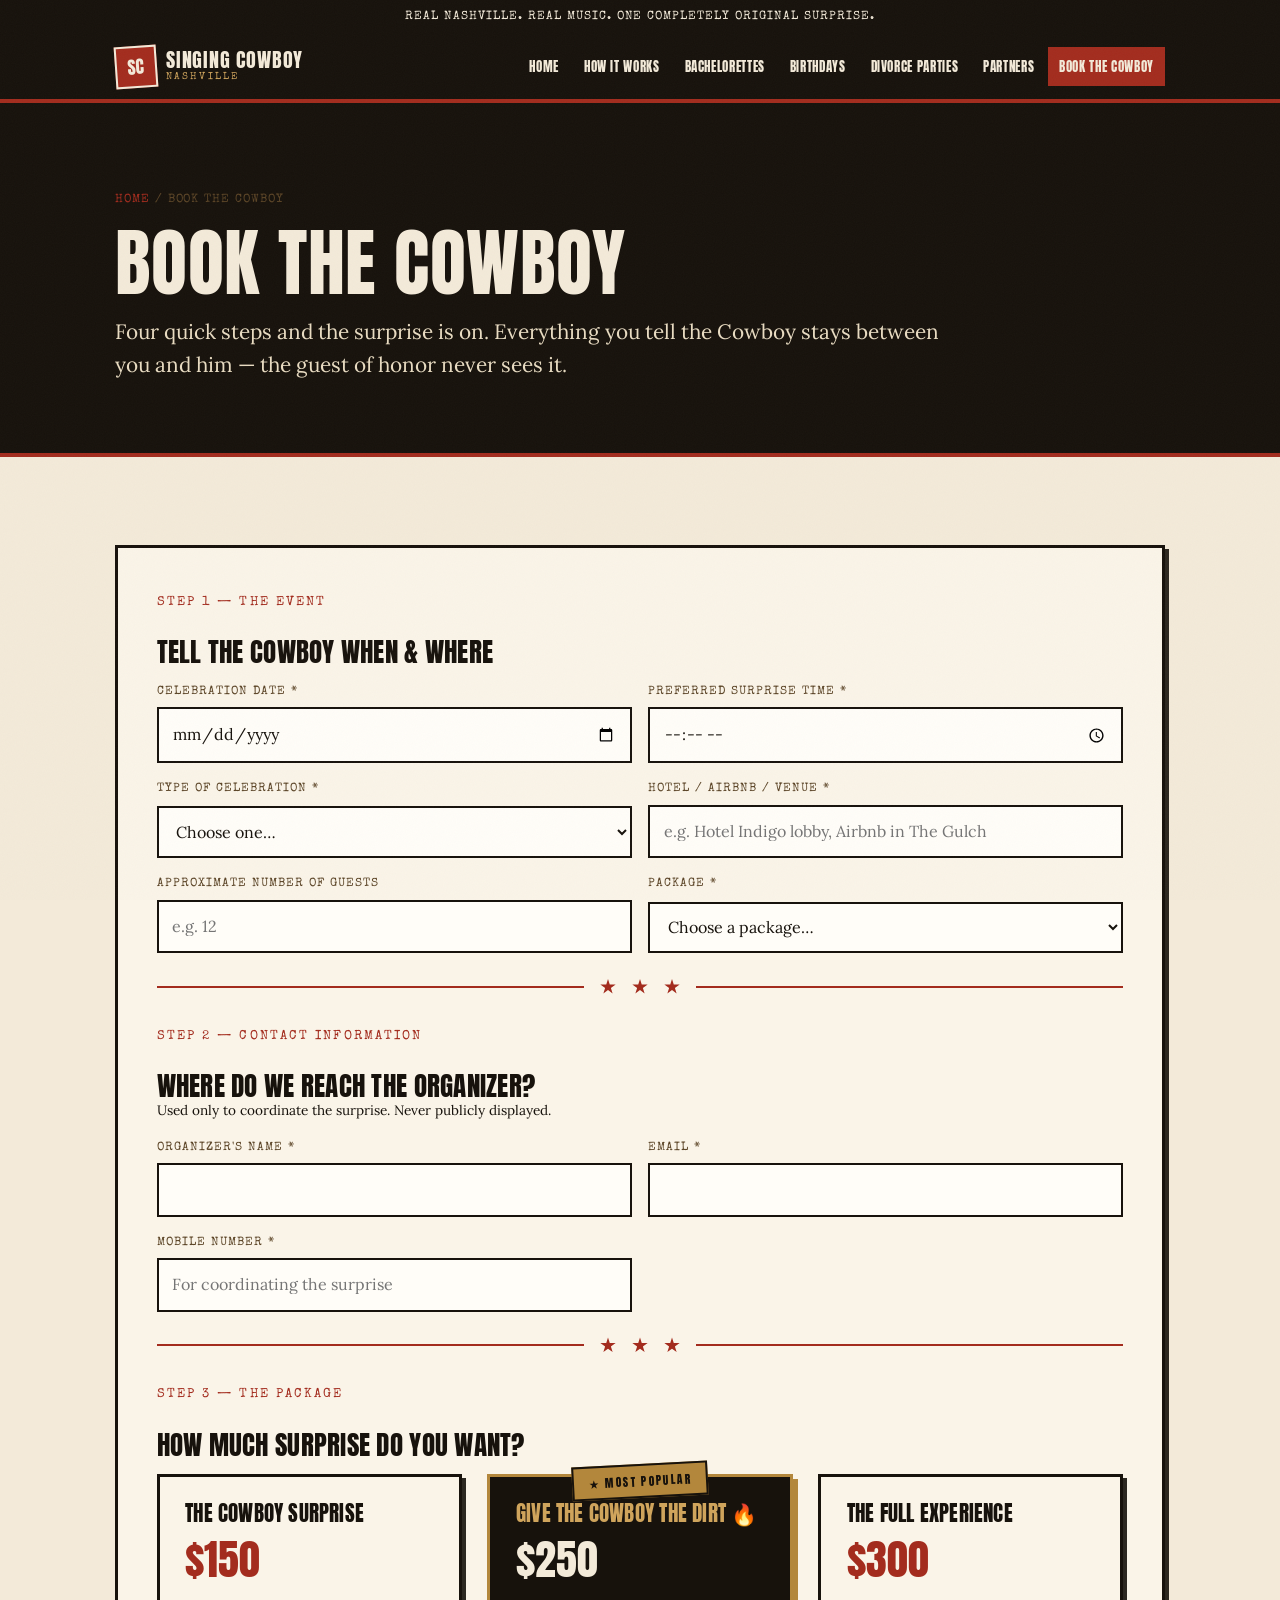
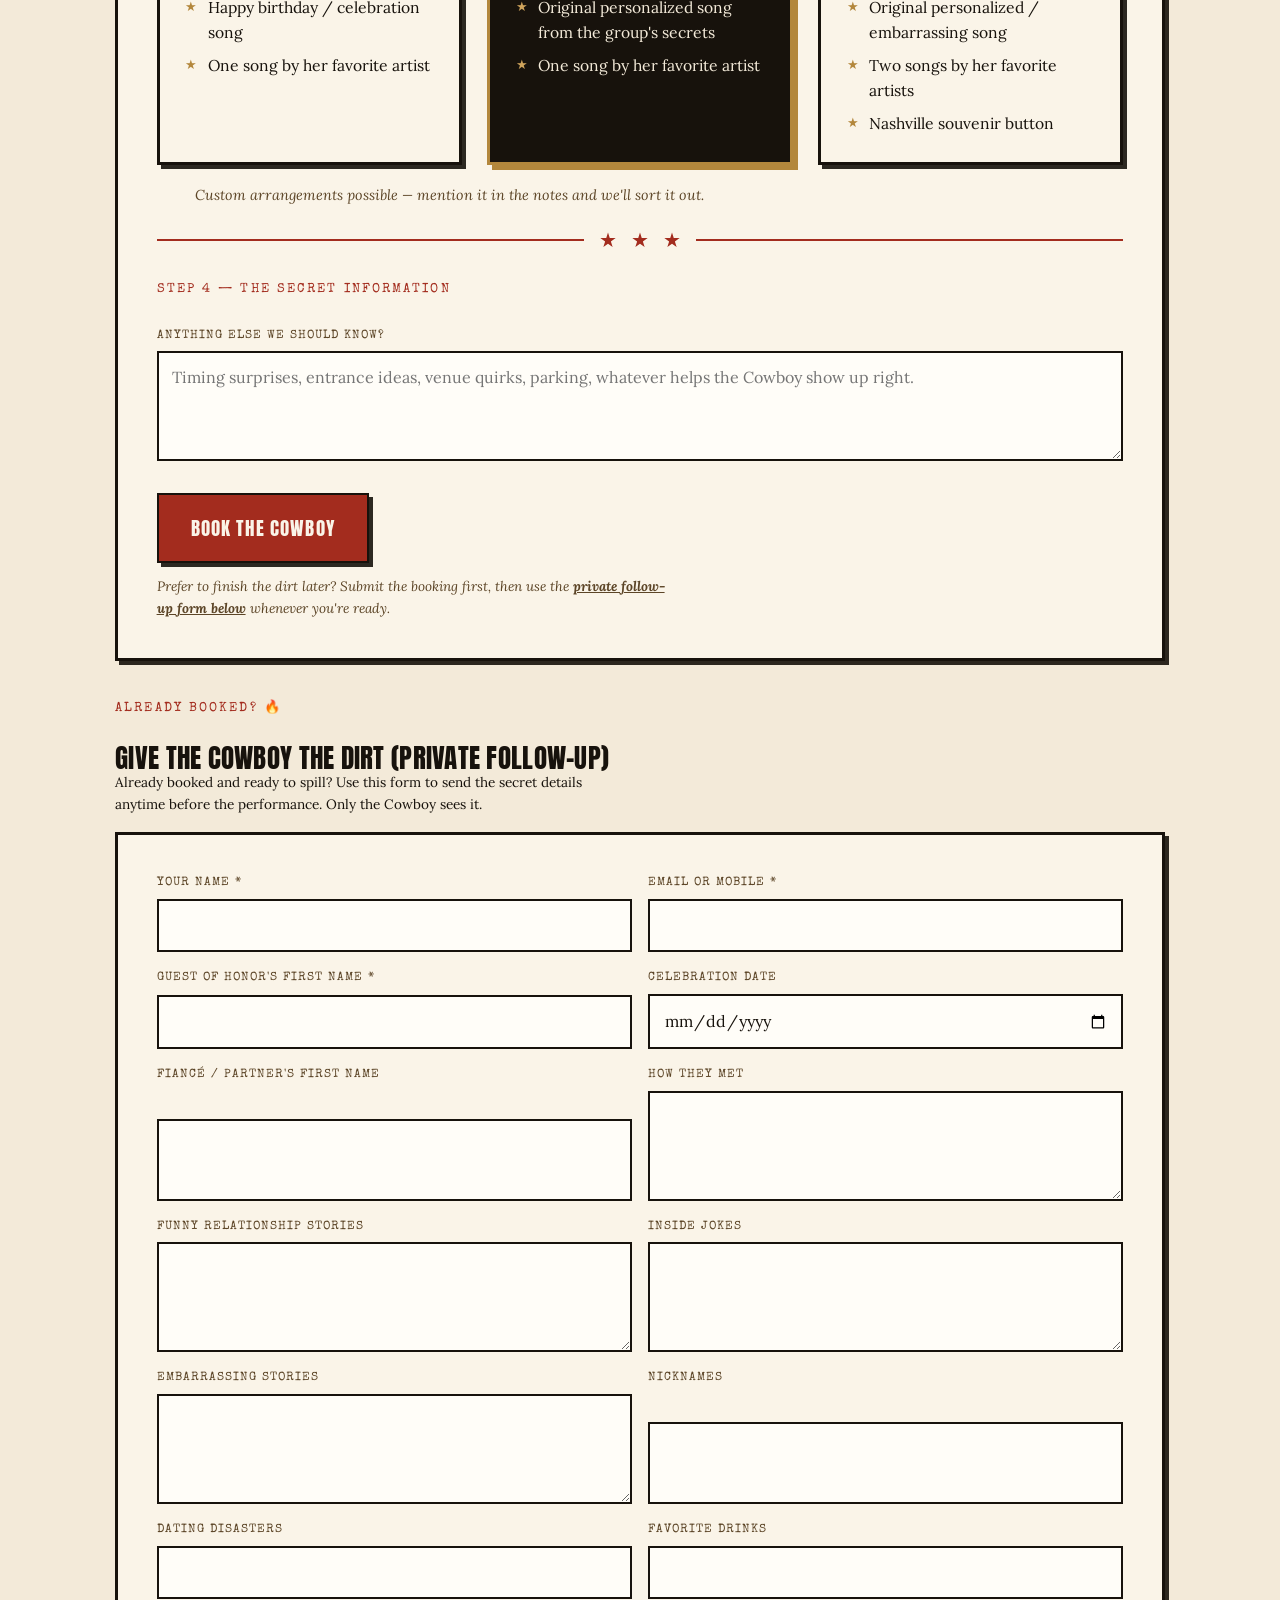
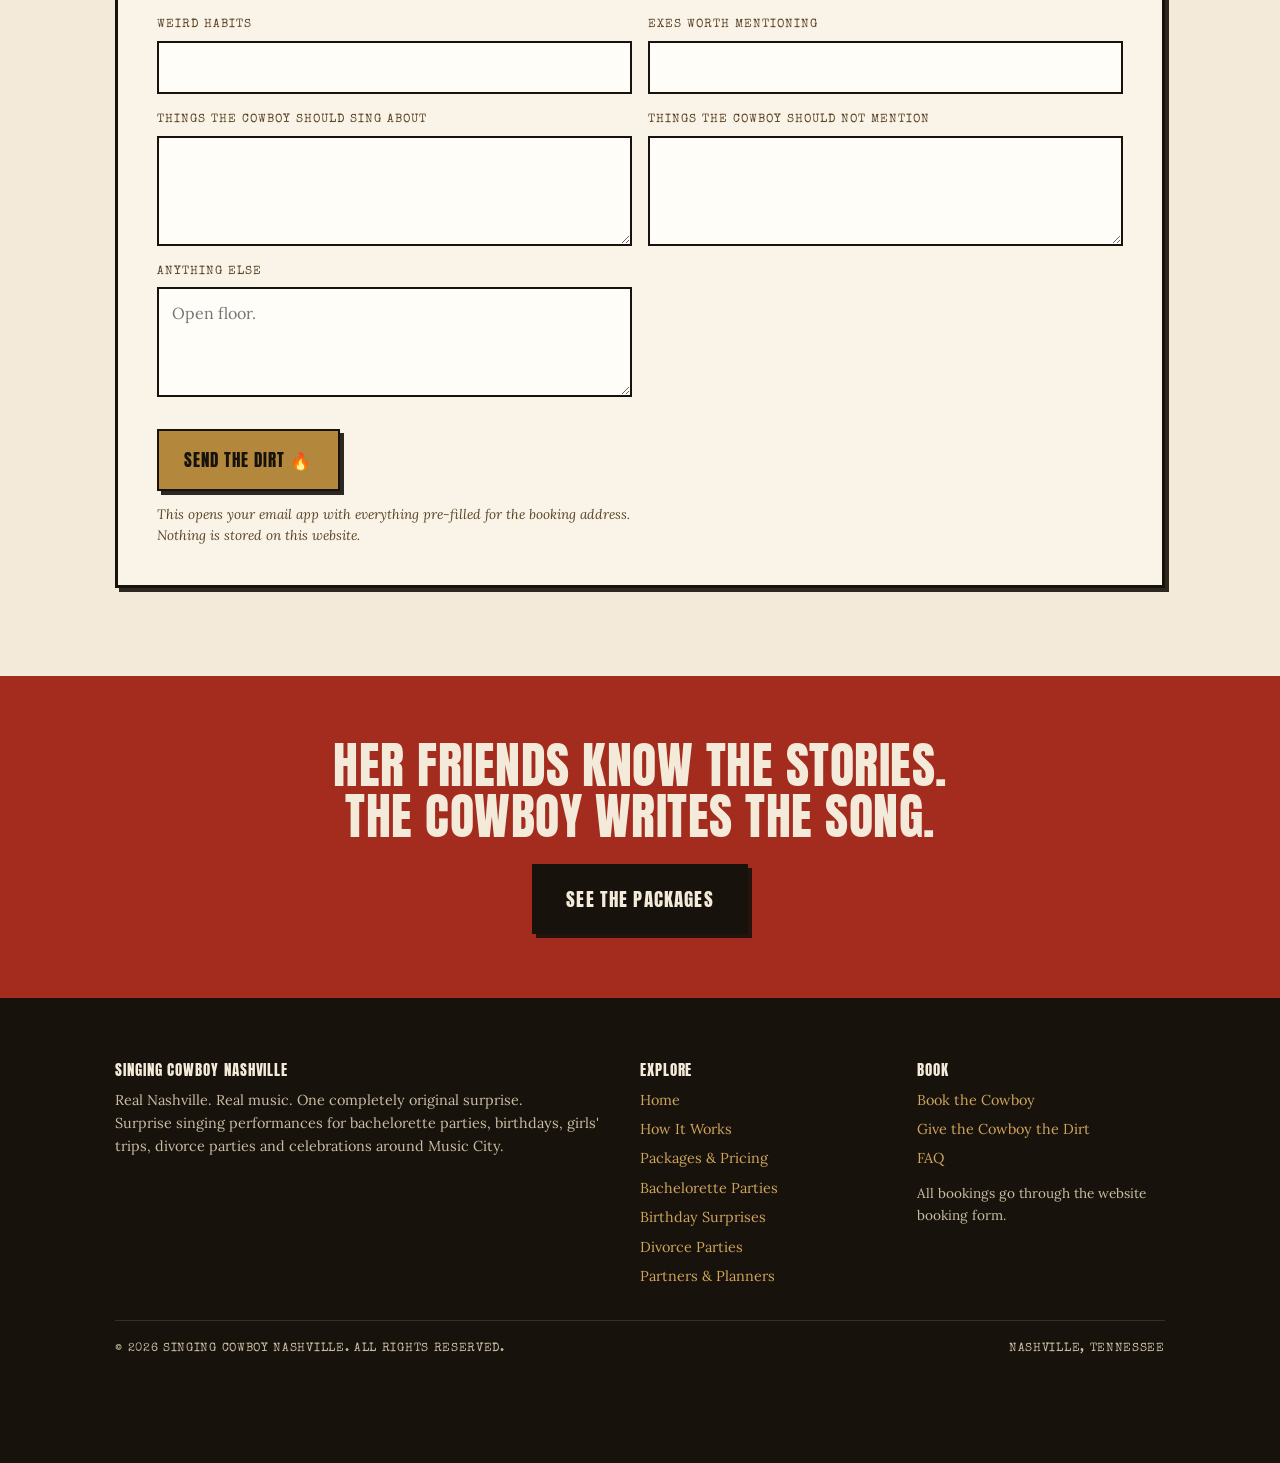
==== book.html @ 1a9560c1 "Singing Cowboy Nashville — initial site: homepage, SEO landing pages, booking flow, partners" ====
<!DOCTYPE html>
<html lang="en">
<head>
  <meta charset="UTF-8">
  <meta name="viewport" content="width=device-width, initial-scale=1.0">
  <title>Book the Cowboy | Singing Cowboy Nashville</title>
  <meta name="description" content="Book Singing Cowboy Nashville for a bachelorette party, birthday, girls' trip or divorce party. Choose your package, pick a date, and give the Cowboy the dirt — he turns it into an original song.">
  <meta name="robots" content="index, follow">
  <link rel="canonical" href="https://nashvillesingingcowboy-glitch.github.io/singing-cowboy-nashville/book.html">
  <meta property="og:type" content="website">
  <meta property="og:title" content="Book the Cowboy | Singing Cowboy Nashville">
  <meta property="og:description" content="Choose your surprise, pick a date, and give the Cowboy the dirt. He turns it into an original song.">
  <meta property="og:url" content="https://nashvillesingingcowboy-glitch.github.io/singing-cowboy-nashville/book.html">
  <meta property="og:image" content="https://nashvillesingingcowboy-glitch.github.io/singing-cowboy-nashville/images/cowboy-acoustic-guitar.jpg">
  <link rel="icon" type="image/svg+xml" href="favicon.svg">
  <link rel="preconnect" href="https://fonts.googleapis.com">
  <link rel="preconnect" href="https://fonts.gstatic.com" crossorigin>
  <link href="https://fonts.googleapis.com/css2?family=Anton&family=Lora:ital,wght@0,400;0,600;1,400&family=Special+Elite&display=swap" rel="stylesheet">
  <link rel="stylesheet" href="css/styles.css">
</head>
<body>
  <a class="skip-link" href="#main">Skip to content</a>

  <div class="topbar">Real Nashville. Real music. One completely original surprise.</div>

  <header class="header">
    <div class="header-inner">
      <a class="brand" href="index.html">
        <span class="brand-mark">SC</span>
        <span class="brand-name">Singing Cowboy<br><span>Nashville</span></span>
      </a>
      <nav class="nav" id="nav" aria-label="Main">
        <a href="index.html">Home</a>
        <a href="index.html#how-it-works">How It Works</a>
        <a href="nashville-bachelorette-party.html">Bachelorettes</a>
        <a href="nashville-birthday-surprise.html">Birthdays</a>
        <a href="nashville-divorce-party.html">Divorce Parties</a>
        <a href="partners.html">Partners</a>
        <a href="book.html" class="nav-cta active">Book the Cowboy</a>
      </nav>
      <button class="nav-toggle" aria-expanded="false" aria-controls="nav">Menu ☰</button>
    </div>
  </header>

  <main id="main">
    <section class="page-hero">
      <div class="container">
        <nav class="breadcrumb" aria-label="Breadcrumb">
          <a href="index.html">Home</a> / Book the Cowboy
        </nav>
        <h1 class="display mt-1">Book the Cowboy</h1>
        <p class="lead">Four quick steps and the surprise is on. Everything you tell the Cowboy stays between you and him — the guest of honor never sees it.</p>
      </div>
    </section>

    <section class="section">
      <div class="container">
        <div class="form-card">
          <form id="booking-form" action="#" method="post" novalidate>
            <!-- STEP 1 -->
            <span class="section-label">Step 1 — The Event</span>
            <h3 class="mt-1">Tell the Cowboy when &amp; where</h3>
            <div class="form-grid mt-1">
              <div class="field">
                <label for="date">Celebration date *</label>
                <input type="date" id="date" name="date" required>
              </div>
              <div class="field">
                <label for="time">Preferred surprise time *</label>
                <input type="time" id="time" name="time" required>
              </div>
              <div class="field">
                <label for="celebration">Type of celebration *</label>
                <select id="celebration" name="celebration" required>
                  <option value="">Choose one…</option>
                  <option>Bachelorette Party</option>
                  <option>Birthday</option>
                  <option>Girls' Trip</option>
                  <option>Divorce Party</option>
                  <option>Anniversary</option>
                  <option>Other</option>
                </select>
              </div>
              <div class="field">
                <label for="location">Hotel / Airbnb / venue *</label>
                <input type="text" id="location" name="location" placeholder="e.g. Hotel Indigo lobby, Airbnb in The Gulch" required>
              </div>
              <div class="field">
                <label for="people">Approximate number of guests</label>
                <input type="number" id="people" name="people" min="1" max="200" placeholder="e.g. 12">
              </div>
              <div class="field">
                <label for="package">Package *</label>
                <select id="package" name="package" required>
                  <option value="">Choose a package…</option>
                  <option value="150 - The Cowboy Surprise">$150 — The Cowboy Surprise</option>
                  <option value="250 - Give the Cowboy the Dirt">$250 — Give the Cowboy the Dirt 🔥 (Most Popular)</option>
                  <option value="300 - The Full Experience">$300 — The Full Experience</option>
                  <option value="Custom arrangement">Custom arrangement</option>
                </select>
              </div>
            </div>

            <!-- STEP 2 -->
            <div class="star-divider"><span class="star"></span><span class="star"></span><span class="star"></span></div>
            <span class="section-label">Step 2 — Contact Information</span>
            <h3 class="mt-1">Where do we reach the organizer?</h3>
            <p class="small">Used only to coordinate the surprise. Never publicly displayed.</p>
            <div class="form-grid mt-1">
              <div class="field">
                <label for="name">Organizer's name *</label>
                <input type="text" id="name" name="name" autocomplete="name" required>
              </div>
              <div class="field">
                <label for="email">Email *</label>
                <input type="email" id="email" name="email" autocomplete="email" required>
              </div>
              <div class="field">
                <label for="phone">Mobile number *</label>
                <input type="tel" id="phone" name="phone" autocomplete="tel" placeholder="For coordinating the surprise" required>
              </div>
            </div>

            <!-- STEP 3 -->
            <div class="star-divider"><span class="star"></span><span class="star"></span><span class="star"></span></div>
            <span class="section-label">Step 3 — The Package</span>
            <h3 class="mt-1">How much surprise do you want?</h3>
            <div class="packages-grid mt-1">
              <article class="pkg">
                <h3>The Cowboy Surprise</h3>
                <div class="pkg-price">$150</div>
                <ul>
                  <li>Happy birthday / celebration song</li>
                  <li>One song by her favorite artist</li>
                </ul>
              </article>
              <article class="pkg pkg-popular">
                <span class="popular-tag">★ Most Popular</span>
                <h3>Give the Cowboy the Dirt 🔥</h3>
                <div class="pkg-price">$250</div>
                <ul>
                  <li>Original personalized song from the group's secrets</li>
                  <li>One song by her favorite artist</li>
                </ul>
              </article>
              <article class="pkg">
                <h3>The Full Experience</h3>
                <div class="pkg-price">$300</div>
                <ul>
                  <li>Original personalized / embarrassing song</li>
                  <li>Two songs by her favorite artists</li>
                  <li>Nashville souvenir button</li>
                </ul>
              </article>
            </div>
            <p class="pkg-note">Custom arrangements possible — mention it in the notes and we'll sort it out.</p>

            <!-- STEP 4 -->
            <div class="star-divider"><span class="star"></span><span class="star"></span><span class="star"></span></div>
            <span class="section-label">Step 4 — The Secret Information</span>
            <div class="dirt-reveal" id="dirt-reveal">
              <div class="dirt-box">
                <h3>🔥 Give the Cowboy the Dirt</h3>
                <p class="mt-1">This is where the fun starts. Tell the Cowboy everything you're willing to let him sing about. <strong>The guest of honor will NOT see this.</strong></p>
                <p class="mt-1">Don't remember exactly how she met her future husband? That's okay. Give the Cowboy what you know. He has absolutely no problem making up the rest.</p>
                <div class="form-grid mt-2">
                  <div class="field">
                    <label for="guest">Guest of honor's first name</label>
                    <input type="text" id="guest" name="guest" placeholder="e.g. Sarah">
                  </div>
                  <div class="field">
                    <label for="dirt-partner">Fiancé / partner's first name</label>
                    <input type="text" id="dirt-partner" name="dirt-partner" placeholder="e.g. Jake">
                  </div>
                  <div class="field full">
                    <label for="dirt-meet">How they met</label>
                    <textarea id="dirt-meet" name="dirt-meet" placeholder="The real version, the story they tell family, or both…"></textarea>
                  </div>
                  <div class="field full">
                    <label for="dirt-stories">Funny relationship stories</label>
                    <textarea id="dirt-stories" name="dirt-stories"></textarea>
                  </div>
                  <div class="field full">
                    <label for="dirt-jokes">Inside jokes</label>
                    <textarea id="dirt-jokes" name="dirt-jokes"></textarea>
                  </div>
                  <div class="field full">
                    <label for="dirt-embarrassing">Embarrassing stories</label>
                    <textarea id="dirt-embarrassing" name="dirt-embarrassing"></textarea>
                  </div>
                  <div class="field">
                    <label for="dirt-nicknames">Nicknames</label>
                    <input type="text" id="dirt-nicknames" name="dirt-nicknames" placeholder="All of them">
                  </div>
                  <div class="field">
                    <label for="dirt-disasters">Dating disasters</label>
                    <input type="text" id="dirt-disasters" name="dirt-disasters" placeholder="The one her friends still bring up">
                  </div>
                  <div class="field">
                    <label for="dirt-drinks">Favorite drinks</label>
                    <input type="text" id="dirt-drinks" name="dirt-drinks" placeholder="e.g. vodka soda, margarita, whiskey">
                  </div>
                  <div class="field">
                    <label for="dirt-habits">Weird habits</label>
                    <input type="text" id="dirt-habits" name="dirt-habits" placeholder="The weird stuff is gold">
                  </div>
                  <div class="field">
                    <label for="dirt-exes">Exes worth mentioning</label>
                    <input type="text" id="dirt-exes" name="dirt-exes" placeholder="First names only, Cowboy will handle it">
                  </div>
                  <div class="field full">
                    <label for="dirt-should">Things the Cowboy SHOULD sing about</label>
                    <textarea id="dirt-should" name="dirt-should"></textarea>
                  </div>
                  <div class="field full">
                    <label for="dirt-shouldnot">Things the Cowboy absolutely should NOT mention</label>
                    <textarea id="dirt-shouldnot" name="dirt-shouldnot" placeholder="Respect the boundaries. Seriously."></textarea>
                  </div>
                  <div class="field full">
                    <label for="dirt-anything">Tell the Cowboy anything else</label>
                    <textarea id="dirt-anything" name="dirt-anything" placeholder="Open floor. Anything you want in the song, anything we should know about the surprise…"></textarea>
                  </div>
                </div>
              </div>
            </div>
            <div class="dirt-reveal" id="dirt-reveal-placeholder" style="display:none;"></div>
            <div class="form-grid mt-1" id="dirt-later-note">
              <div class="field full">
                <label for="notes">Anything else we should know?</label>
                <textarea id="notes" name="notes" placeholder="Timing surprises, entrance ideas, venue quirks, parking, whatever helps the Cowboy show up right."></textarea>
              </div>
            </div>

            <div class="btn-row mt-2">
              <button type="submit" class="btn btn-lg">Book the Cowboy</button>
            </div>
            <p class="form-note">Prefer to finish the dirt later? Submit the booking first, then use the <a href="#dirt-later"><strong>private follow-up form below</strong></a> whenever you're ready.</p>
          </form>
        </div>

        <!-- PRIVATE FOLLOW-UP DIRT FORM -->
        <div class="mt-2" id="dirt-later">
          <span class="section-label">Already booked? 🔥</span>
          <h3 class="mt-1">Give the Cowboy the Dirt (private follow-up)</h3>
          <p class="small">Already booked and ready to spill? Use this form to send the secret details anytime before the performance. Only the Cowboy sees it.</p>
          <div class="form-card mt-1">
            <form id="dirt-form" action="#" method="post" novalidate>
              <div class="form-grid">
                <div class="field">
                  <label for="fu-name">Your name *</label>
                  <input type="text" id="fu-name" name="fu-name" required>
                </div>
                <div class="field">
                  <label for="fu-contact">Email or mobile *</label>
                  <input type="text" id="fu-contact" name="fu-contact" required>
                </div>
                <div class="field">
                  <label for="fu-guest">Guest of honor's first name *</label>
                  <input type="text" id="fu-guest" name="fu-guest" required>
                </div>
                <div class="field">
                  <label for="fu-date">Celebration date</label>
                  <input type="date" id="fu-date" name="fu-date">
                </div>
                <div class="field">
                  <label for="fu-partner">Fiancé / partner's first name</label>
                  <input type="text" id="fu-partner" name="fu-partner">
                </div>
                <div class="field">
                  <label for="fu-meet">How they met</label>
                  <textarea id="fu-meet" name="fu-meet"></textarea>
                </div>
                <div class="field">
                  <label for="fu-stories">Funny relationship stories</label>
                  <textarea id="fu-stories" name="fu-stories"></textarea>
                </div>
                <div class="field">
                  <label for="fu-jokes">Inside jokes</label>
                  <textarea id="fu-jokes" name="fu-jokes"></textarea>
                </div>
                <div class="field">
                  <label for="fu-embarrassing">Embarrassing stories</label>
                  <textarea id="fu-embarrassing" name="fu-embarrassing"></textarea>
                </div>
                <div class="field">
                  <label for="fu-nicknames">Nicknames</label>
                  <input type="text" id="fu-nicknames" name="fu-nicknames">
                </div>
                <div class="field">
                  <label for="fu-disasters">Dating disasters</label>
                  <input type="text" id="fu-disasters" name="fu-disasters">
                </div>
                <div class="field">
                  <label for="fu-drinks">Favorite drinks</label>
                  <input type="text" id="fu-drinks" name="fu-drinks">
                </div>
                <div class="field">
                  <label for="fu-habits">Weird habits</label>
                  <input type="text" id="fu-habits" name="fu-habits">
                </div>
                <div class="field">
                  <label for="fu-exes">Exes worth mentioning</label>
                  <input type="text" id="fu-exes" name="fu-exes">
                </div>
                <div class="field">
                  <label for="fu-should">Things the Cowboy SHOULD sing about</label>
                  <textarea id="fu-should" name="fu-should"></textarea>
                </div>
                <div class="field">
                  <label for="fu-shouldnot">Things the Cowboy should NOT mention</label>
                  <textarea id="fu-shouldnot" name="fu-shouldnot"></textarea>
                </div>
                <div class="field">
                  <label for="fu-anything">Anything else</label>
                  <textarea id="fu-anything" name="fu-anything" placeholder="Open floor."></textarea>
                </div>
              </div>
              <div class="btn-row mt-2">
                <button type="submit" class="btn btn-gold">Send the Dirt 🔥</button>
              </div>
              <p class="form-note">This opens your email app with everything pre-filled for the booking address. Nothing is stored on this website.</p>
            </form>
          </div>
        </div>
      </div>
    </section>

    <section class="banner">
      <h2>Her friends know the stories.<br>The Cowboy writes the song.</h2>
      <div class="btn-row">
        <a class="btn btn-lg btn-black" href="index.html#packages">See the Packages</a>
      </div>
    </section>
  </main>

  <footer class="footer">
    <div class="container">
      <div class="footer-grid">
        <div>
          <h4>Singing Cowboy Nashville</h4>
          <p>Real Nashville. Real music. One completely original surprise.<br>Surprise singing performances for bachelorette parties, birthdays, girls' trips, divorce parties and celebrations around Music City.</p>
        </div>
        <div>
          <h4>Explore</h4>
          <ul>
            <li><a href="index.html">Home</a></li>
            <li><a href="index.html#how-it-works">How It Works</a></li>
            <li><a href="index.html#packages">Packages &amp; Pricing</a></li>
            <li><a href="nashville-bachelorette-party.html">Bachelorette Parties</a></li>
            <li><a href="nashville-birthday-surprise.html">Birthday Surprises</a></li>
            <li><a href="nashville-divorce-party.html">Divorce Parties</a></li>
            <li><a href="partners.html">Partners &amp; Planners</a></li>
          </ul>
        </div>
        <div>
          <h4>Book</h4>
          <ul>
            <li><a href="book.html">Book the Cowboy</a></li>
            <li><a href="book.html#dirt-later">Give the Cowboy the Dirt</a></li>
            <li><a href="index.html#faq">FAQ</a></li>
          </ul>
          <p class="small" style="margin-top:0.8rem;">All bookings go through the website booking form.</p>
        </div>
      </div>
      <div class="footer-bottom">
        <span>© <span data-year>2026</span> Singing Cowboy Nashville. All rights reserved.</span>
        <span>Nashville, Tennessee</span>
      </div>
    </div>
  </footer>

  <div class="mobile-cta">
    <a class="m-cta-book" href="book.html">Book the Cowboy</a>
    <a class="m-cta-call" href="#dirt-later">Give the Dirt</a>
  </div>

  <script src="js/main.js"></script>
</body>
</html>
---- css/styles.css ----
/* ============================================================
   SINGING COWBOY NASHVILLE
   Honky-tonk + vintage Hatch Show Print + modern premium
   Mobile-first. No frameworks. No fake anything.
   ============================================================ */

:root {
  /* palette */
  --ink: #17120c;
  --ink-soft: #2b2318;
  --cream: #f3ead9;
  --cream-bright: #faf4e8;
  --paper: #efe3cc;
  --red: #a32c1e;
  --red-deep: #7d1f14;
  --gold: #b3873c;
  --gold-soft: #cfa45c;
  --brown: #5c4527;
  --white: #fffdf8;

  /* type */
  --font-display: "Anton", "Arial Black", Impact, sans-serif;
  --font-body: "Lora", Georgia, "Times New Roman", serif;
  --font-label: "Special Elite", "Courier New", monospace;

  /* layout */
  --gutter: clamp(1.1rem, 4vw, 2.2rem);
  --maxw: 1120px;
  --radius: 0px;

  /* effects */
  --shadow-poster: 4px 4px 0 rgba(23, 18, 12, 0.9);
  --border-ink: 3px solid var(--ink);
  --border-ink-2: 2px solid var(--ink);
}

/* ---------- reset ---------- */
*, *::before, *::after { box-sizing: border-box; margin: 0; padding: 0; }
html { -webkit-text-size-adjust: 100%; scroll-behavior: smooth; }
body {
  font-family: var(--font-body);
  background: var(--cream);
  color: var(--ink);
  line-height: 1.6;
  overflow-x: hidden;
}
img { max-width: 100%; height: auto; display: block; }
a { color: inherit; }
ul, ol { list-style: none; }
button { font: inherit; cursor: pointer; background: none; border: none; }
input, select, textarea { font: inherit; color: inherit; }

/* ---------- grain overlay (subtle, on body) ---------- */
body::before {
  content: "";
  position: fixed;
  inset: 0;
  z-index: 9999;
  pointer-events: none;
  opacity: 0.05;
  background-image: url("data:image/svg+xml,%3Csvg xmlns='http://www.w3.org/2000/svg' width='140' height='140'%3E%3Cfilter id='n'%3E%3CfeTurbulence type='fractalNoise' baseFrequency='0.9' numOctaves='2'/%3E%3C/filter%3E%3Crect width='140' height='140' filter='url(%23n)' opacity='0.6'/%3E%3C/svg%3E");
}

/* ---------- typography ---------- */
h1, h2, h3, h4 {
  font-family: var(--font-display);
  font-weight: 400;
  text-transform: uppercase;
  line-height: 1.02;
  letter-spacing: 0.01em;
}
.display {
  font-size: clamp(2.4rem, 9vw, 4.6rem);
}
h2 { font-size: clamp(1.9rem, 6vw, 3.1rem); }
h3 { font-size: clamp(1.25rem, 3.5vw, 1.7rem); }
.section-label {
  font-family: var(--font-label);
  font-size: 0.82rem;
  letter-spacing: 0.16em;
  text-transform: uppercase;
  color: var(--red);
  margin-bottom: 0.6rem;
  display: inline-block;
}
.section-label.gold { color: var(--gold); }
p { max-width: 65ch; }
.lead { font-size: clamp(1.05rem, 2.6vw, 1.3rem); }

/* ---------- layout ---------- */
.container { max-width: var(--maxw); margin: 0 auto; padding: 0 var(--gutter); }
.section { padding: clamp(3rem, 9vw, 5.5rem) 0; }
.section-dark {
  background: var(--ink);
  color: var(--cream);
}
.section-dark h2 { color: var(--cream); }
.section-paper { background: var(--paper); }
.section-red {
  background: var(--red);
  color: var(--cream);
}
.section-red h2, .section-red .lead { color: var(--cream); }
.section-red .section-label { color: var(--gold-soft); }

/* ---------- buttons ---------- */
.btn {
  display: inline-flex;
  align-items: center;
  justify-content: center;
  gap: 0.5rem;
  font-family: var(--font-display);
  text-transform: uppercase;
  letter-spacing: 0.06em;
  font-size: 1.05rem;
  padding: 0.95rem 1.6rem;
  border: var(--border-ink-2);
  box-shadow: var(--shadow-poster);
  text-decoration: none;
  transition: transform 0.12s ease, box-shadow 0.12s ease, background 0.12s ease;
  color: var(--cream-bright);
  background: var(--red);
  text-align: center;
}
.btn:hover { transform: translate(2px, 2px); box-shadow: 2px 2px 0 rgba(23,18,12,0.9); }
.btn:active { transform: translate(4px, 4px); box-shadow: none; }
.btn-gold { background: var(--gold); color: var(--ink); }
.btn-black { background: var(--ink); color: var(--cream); }
.btn-cream { background: var(--cream); color: var(--ink); }
.btn-sm { font-size: 0.85rem; padding: 0.65rem 1.1rem; }
.btn-lg { font-size: 1.2rem; padding: 1.1rem 2rem; }
.btn-row { display: flex; flex-wrap: wrap; gap: 0.8rem; align-items: center; }

/* ---------- stars / hatches (decorative) ---------- */
.star {
  display: inline-block;
  width: 1em;
  height: 1em;
  background: currentColor;
  clip-path: polygon(50% 0%, 61% 35%, 98% 35%, 68% 57%, 79% 91%, 50% 70%, 21% 91%, 32% 57%, 2% 35%, 39% 35%);
}
.star-row { display: flex; gap: 0.4rem; color: var(--gold); margin: 0.8rem 0; }
.star-row .star { width: 0.9em; height: 0.9em; }

/* ---------- top bar ---------- */
.topbar {
  background: var(--ink);
  color: var(--cream);
  font-family: var(--font-label);
  font-size: 0.78rem;
  letter-spacing: 0.08em;
  text-transform: uppercase;
  padding: 0.45rem 0;
  text-align: center;
}
.topbar a { color: var(--gold-soft); text-decoration: none; }

/* ---------- header / nav ---------- */
.header {
  background: var(--ink);
  color: var(--cream);
  border-bottom: 4px solid var(--red);
  position: sticky;
  top: 0;
  z-index: 100;
}
.header-inner {
  max-width: var(--maxw);
  margin: 0 auto;
  padding: 0.7rem var(--gutter);
  display: flex;
  align-items: center;
  justify-content: space-between;
  gap: 1rem;
}
.brand { display: flex; align-items: center; gap: 0.55rem; text-decoration: none; }
.brand-mark {
  width: 42px; height: 42px;
  display: grid; place-items: center;
  background: var(--red);
  color: var(--cream);
  border: 2px solid var(--cream);
  font-family: var(--font-display);
  font-size: 1.1rem;
  transform: rotate(-4deg);
}
.brand-name {
  font-family: var(--font-display);
  text-transform: uppercase;
  font-size: clamp(0.95rem, 3.4vw, 1.25rem);
  letter-spacing: 0.04em;
  line-height: 1;
  color: var(--cream);
}
.brand-name span { display: block; font-family: var(--font-label); font-size: 0.6rem; letter-spacing: 0.22em; color: var(--gold-soft); margin-top: 0.2rem; }
.nav { display: none; gap: 0.2rem; }
.nav a {
  font-family: var(--font-display);
  text-transform: uppercase;
  letter-spacing: 0.05em;
  font-size: 0.82rem;
  color: var(--cream);
  text-decoration: none;
  padding: 0.45rem 0.55rem;
  border: 2px solid transparent;
}
.nav a:hover, .nav a.active { border-color: var(--red); color: var(--gold-soft); }
.nav-cta { background: var(--red); border-color: var(--red) !important; color: var(--cream) !important; }
.nav-toggle {
  display: block;
  color: var(--cream);
  font-family: var(--font-display);
  text-transform: uppercase;
  font-size: 0.9rem;
  padding: 0.5rem 0.75rem;
  border: 2px solid var(--cream);
}
@media (min-width: 900px) {
  .nav { display: flex; }
  .nav-toggle { display: none; }
}
.nav.open { display: flex; flex-direction: column; padding: 0.8rem var(--gutter) 1rem; background: var(--ink); border-top: 2px solid var(--red); }
.nav.open a { padding: 0.6rem 0; font-size: 0.95rem; border: none; border-bottom: 1px solid #3a2f1f; }

/* ---------- hero ---------- */
.hero {
  background: var(--ink);
  color: var(--cream);
  position: relative;
  overflow: hidden;
}
.hero::after {
  content: "";
  position: absolute;
  inset: 0;
  background:
    radial-gradient(circle at 85% 15%, rgba(179,135,60,0.18), transparent 40%),
    radial-gradient(circle at 10% 90%, rgba(163,44,30,0.25), transparent 45%);
  pointer-events: none;
}
.hero-inner {
  position: relative;
  z-index: 1;
  max-width: var(--maxw);
  margin: 0 auto;
  padding: clamp(3.2rem, 10vw, 6rem) var(--gutter);
  display: grid;
  gap: 2rem;
}
@media (min-width: 900px) {
  .hero-inner { grid-template-columns: 1.1fr 0.9fr; align-items: center; gap: 3rem; }
}
.hero h1 { color: var(--cream); }
.hero h1 .red-word { color: var(--red); }
.hero h1 .gold-word { color: var(--gold-soft); }
.hero .lead { margin-top: 1.2rem; color: #e9dcc2; }
.hero .btn-row { margin-top: 1.6rem; }
.hero-image { position: relative; }
.hero-image img { border: 4px solid var(--cream); box-shadow: var(--shadow-poster); width: 100%; }
.hero-stamp {
  position: absolute;
  bottom: -0.9rem;
  right: -0.4rem;
  background: var(--red);
  color: var(--cream);
  font-family: var(--font-display);
  text-transform: uppercase;
  font-size: 0.75rem;
  letter-spacing: 0.1em;
  padding: 0.5rem 0.8rem;
  border: 2px solid var(--cream);
  transform: rotate(-6deg);
  box-shadow: var(--shadow-poster);
}

/* tag strip */
.tag-strip {
  background: var(--red);
  color: var(--cream);
  font-family: var(--font-display);
  text-transform: uppercase;
  letter-spacing: 0.08em;
  font-size: clamp(0.8rem, 2.6vw, 1.05rem);
  padding: 0.8rem 0;
  text-align: center;
  overflow: hidden;
  white-space: nowrap;
}
.tag-strip span { display: inline-block; padding: 0 1.2rem; }
.tag-strip .star { width: 0.7em; height: 0.7em; color: var(--gold-soft); }

/* ---------- package cards ---------- */
.packages-grid { display: grid; gap: 1.6rem; margin-top: 2rem; }
@media (min-width: 760px) { .packages-grid { grid-template-columns: repeat(3, 1fr); } }
.pkg {
  background: var(--cream-bright);
  border: var(--border-ink);
  box-shadow: var(--shadow-poster);
  padding: 1.6rem;
  display: flex;
  flex-direction: column;
  gap: 0.9rem;
  position: relative;
}
.pkg-price {
  font-family: var(--font-display);
  font-size: 2.6rem;
  color: var(--red);
  line-height: 1;
}
.pkg-price small { font-family: var(--font-body); font-size: 0.9rem; color: var(--brown); text-transform: none; letter-spacing: 0; }
.pkg h3 { font-size: 1.3rem; }
.pkg ul { display: grid; gap: 0.5rem; }
.pkg li { padding-left: 1.4rem; position: relative; font-size: 0.98rem; }
.pkg li::before { content: "★"; position: absolute; left: 0; color: var(--gold); font-size: 0.8rem; top: 0.15rem; }
.pkg .btn { margin-top: auto; }
.pkg-popular {
  background: var(--ink);
  color: var(--cream);
  border-color: var(--gold);
  box-shadow: 5px 5px 0 var(--gold);
}
.pkg-popular h3 { color: var(--gold-soft); }
.pkg-popular .pkg-price { color: var(--cream); }
.pkg-popular .pkg-price small { color: #cbbf9e; }
.pkg-popular li::before { color: var(--gold-soft); }
.popular-tag {
  position: absolute;
  top: -0.85rem;
  left: 50%;
  transform: translateX(-50%) rotate(-3deg);
  background: var(--gold);
  color: var(--ink);
  font-family: var(--font-display);
  text-transform: uppercase;
  font-size: 0.72rem;
  letter-spacing: 0.12em;
  padding: 0.35rem 0.9rem;
  border: 2px solid var(--ink);
  white-space: nowrap;
}
.pkg-note { font-size: 0.9rem; color: var(--brown); font-style: italic; margin-top: 1.2rem; text-align: center; }

/* ---------- big quote / divider ---------- */
.bigline {
  font-family: var(--font-display);
  text-transform: uppercase;
  font-size: clamp(1.5rem, 5vw, 2.6rem);
  line-height: 1.1;
  color: var(--ink);
}
.bigline .gold-word { color: var(--gold); }
.bigline .red-word { color: var(--red); }

/* ---------- two-col split ---------- */
.split { display: grid; gap: 2rem; align-items: center; }
@media (min-width: 860px) { .split { grid-template-columns: 1fr 1fr; gap: 3.5rem; } }
.split img { border: var(--border-ink); box-shadow: var(--shadow-poster); }

/* ---------- how it works ---------- */
.steps { display: grid; gap: 1.2rem; margin-top: 2rem; counter-reset: step; }
@media (min-width: 700px) { .steps { grid-template-columns: repeat(2, 1fr); } }
@media (min-width: 1000px) { .steps { grid-template-columns: repeat(5, 1fr); } }
.step {
  background: var(--cream-bright);
  border: var(--border-ink-2);
  padding: 1.2rem;
  position: relative;
}
.step-num {
  font-family: var(--font-display);
  font-size: 2rem;
  color: var(--red);
  line-height: 1;
}
.step h3 { font-size: 1rem; margin: 0.5rem 0 0.3rem; }
.step p { font-size: 0.9rem; }

/* ---------- stamps / badges ---------- */
.stamp {
  display: inline-block;
  font-family: var(--font-display);
  text-transform: uppercase;
  letter-spacing: 0.14em;
  font-size: 0.85rem;
  color: var(--red);
  border: 3px double var(--red);
  padding: 0.4rem 0.9rem;
  transform: rotate(-2deg);
}
.stamp-gold { color: var(--gold); border-color: var(--gold); }
.stamp-cream { color: var(--cream); border-color: var(--cream); }

/* ---------- dirt / secret panel ---------- */
.dirt-box {
  background: var(--ink);
  color: var(--cream);
  border: 3px dashed var(--gold);
  padding: 1.5rem;
  position: relative;
}
.dirt-box h3 { color: var(--gold-soft); }
.dirt-box ul { display: grid; gap: 0.45rem; margin-top: 0.8rem; }
.dirt-box li { padding-left: 1.3rem; position: relative; font-size: 0.95rem; }
.dirt-box li::before { content: "🔥"; position: absolute; left: 0; top: 0; font-size: 0.75rem; }

/* ---------- divider banner ---------- */
.banner {
  background: var(--red);
  color: var(--cream);
  text-align: center;
  padding: clamp(2.4rem, 7vw, 4rem) var(--gutter);
}
.banner h2 { color: var(--cream); }
.banner .btn-row { justify-content: center; margin-top: 1.4rem; }

/* ---------- about ---------- */
.about-name {
  font-family: var(--font-display);
  text-transform: uppercase;
  font-size: clamp(1.6rem, 5vw, 2.4rem);
}
.cred-badges { display: flex; flex-wrap: wrap; gap: 0.6rem; margin: 1.2rem 0; }
.cred {
  font-family: var(--font-label);
  font-size: 0.72rem;
  letter-spacing: 0.08em;
  text-transform: uppercase;
  border: 2px solid var(--ink);
  padding: 0.35rem 0.6rem;
  color: var(--ink);
  background: var(--cream);
}
.cred.cred-red { background: var(--red); color: var(--cream); border-color: var(--red); }

/* ---------- FAQ ---------- */
.faq { display: grid; gap: 0.7rem; margin-top: 1.6rem; }
.faq details {
  background: var(--cream-bright);
  border: var(--border-ink-2);
}
.faq summary {
  cursor: pointer;
  font-family: var(--font-display);
  text-transform: uppercase;
  letter-spacing: 0.03em;
  font-size: 0.98rem;
  padding: 1rem 1.1rem;
  list-style: none;
  position: relative;
  padding-right: 2.6rem;
}
.faq summary::-webkit-details-marker { display: none; }
.faq summary::after {
  content: "+";
  position: absolute;
  right: 1.1rem;
  top: 50%;
  transform: translateY(-50%);
  font-family: var(--font-display);
  font-size: 1.3rem;
  color: var(--red);
}
.faq details[open] summary::after { content: "–"; }
.faq .faq-a { padding: 0 1.1rem 1.1rem; font-size: 0.98rem; }

/* ---------- social proof placeholders ---------- */
.proof-grid { display: grid; gap: 1.2rem; margin-top: 1.6rem; }
@media (min-width: 700px) { .proof-grid { grid-template-columns: repeat(3, 1fr); } }
.proof-card {
  border: 2px dashed var(--brown);
  padding: 1.4rem;
  text-align: center;
  color: var(--brown);
  background: var(--paper);
  min-height: 160px;
  display: grid;
  place-items: center;
  font-family: var(--font-label);
  font-size: 0.8rem;
  letter-spacing: 0.06em;
  text-transform: uppercase;
}

/* ---------- forms ---------- */
.form-card {
  background: var(--cream-bright);
  border: var(--border-ink);
  box-shadow: var(--shadow-poster);
  padding: clamp(1.4rem, 5vw, 2.4rem);
}
.form-grid { display: grid; gap: 1rem; }
@media (min-width: 700px) { .form-grid { grid-template-columns: 1fr 1fr; } .form-grid .full { grid-column: 1 / -1; } }
.field { display: grid; gap: 0.35rem; }
.field label { font-family: var(--font-label); font-size: 0.78rem; letter-spacing: 0.08em; text-transform: uppercase; color: var(--brown); }
.field input, .field select, .field textarea {
  background: var(--white);
  border: 2px solid var(--ink);
  padding: 0.75rem 0.85rem;
  width: 100%;
}
.field input:focus, .field select:focus, .field textarea:focus {
  outline: 3px solid var(--gold-soft);
  outline-offset: 1px;
}
.field textarea { min-height: 110px; resize: vertical; }
.form-note { font-size: 0.85rem; color: var(--brown); font-style: italic; margin-top: 0.8rem; }

/* dirt reveal */
.dirt-reveal { display: none; }
.dirt-reveal.show { display: block; animation: fadein 0.35s ease; }
@keyframes fadein { from { opacity: 0; transform: translateY(-6px); } to { opacity: 1; transform: none; } }

/* ---------- partner tiers ---------- */
.tier-grid { display: grid; gap: 1.2rem; margin-top: 1.6rem; }
@media (min-width: 700px) { .tier-grid { grid-template-columns: 1fr 1fr; } }
.tier {
  background: var(--cream-bright);
  border: var(--border-ink);
  padding: 1.5rem;
}
.tier h3 { color: var(--red); }

/* ---------- footer ---------- */
.footer {
  background: var(--ink);
  color: #c9bda2;
  padding: clamp(2.4rem, 7vw, 4rem) 0 6.5rem;
  font-size: 0.9rem;
}
.footer a { color: var(--gold-soft); text-decoration: none; }
.footer a:hover { text-decoration: underline; }
.footer-grid { display: grid; gap: 1.8rem; }
@media (min-width: 760px) { .footer-grid { grid-template-columns: 2fr 1fr 1fr; } }
.footer h4 { font-family: var(--font-display); text-transform: uppercase; font-size: 0.95rem; color: var(--cream); margin-bottom: 0.7rem; letter-spacing: 0.06em; }
.footer ul { display: grid; gap: 0.4rem; }
.footer-bottom {
  border-top: 1px solid #3a2f1f;
  margin-top: 2rem;
  padding-top: 1.2rem;
  font-family: var(--font-label);
  font-size: 0.72rem;
  letter-spacing: 0.06em;
  text-transform: uppercase;
  display: flex;
  flex-wrap: wrap;
  gap: 0.6rem 1.4rem;
  justify-content: space-between;
}

/* ---------- mobile sticky CTA bar ---------- */
.mobile-cta {
  position: fixed;
  bottom: 0;
  left: 0;
  right: 0;
  z-index: 200;
  display: grid;
  grid-template-columns: 1fr 1fr;
  gap: 0;
  box-shadow: 0 -4px 12px rgba(0,0,0,0.35);
}
.mobile-cta a {
  font-family: var(--font-display);
  text-transform: uppercase;
  letter-spacing: 0.05em;
  font-size: 0.95rem;
  text-align: center;
  text-decoration: none;
  padding: 1rem 0.5rem;
}
.mobile-cta .m-cta-book { background: var(--red); color: var(--cream); }
.mobile-cta .m-cta-call { background: var(--gold); color: var(--ink); }
@media (min-width: 900px) { .mobile-cta { display: none; } }
body { padding-bottom: 0; }
@media (max-width: 899px) {
  body.has-footer-cta { padding-bottom: 52px; }
}

/* ---------- breadcrumbs ---------- */
.breadcrumb {
  font-family: var(--font-label);
  font-size: 0.72rem;
  letter-spacing: 0.08em;
  text-transform: uppercase;
  color: var(--brown);
  padding: 1rem 0 0;
}
.breadcrumb a { color: var(--red); text-decoration: none; }
.breadcrumb a:hover { text-decoration: underline; }

/* ---------- page hero (inner pages) ---------- */
.page-hero {
  background: var(--ink);
  color: var(--cream);
  padding: clamp(2.6rem, 8vw, 4.5rem) 0;
  border-bottom: 4px solid var(--red);
}
.page-hero h1 { color: var(--cream); }
.page-hero .lead { color: #e9dcc2; margin-top: 0.9rem; }

/* ---------- misc ---------- */
.star-divider { display: flex; align-items: center; gap: 1rem; color: var(--red); margin: 1.6rem 0; }
.star-divider::before, .star-divider::after { content: ""; flex: 1; border-top: 2px solid currentColor; }
.text-center { text-align: center; }
.mt-1 { margin-top: 1rem; } .mt-2 { margin-top: 2rem; }
.small { font-size: 0.85rem; }
.italic { font-style: italic; }
.skip-link {
  position: absolute; left: -999px; top: 0;
  background: var(--red); color: var(--cream);
  padding: 0.6rem 1rem; z-index: 300;
}
.skip-link:focus { left: 0; }

/* image placeholder styling (until real photos dropped in) */
.img-ph {
  background: var(--paper);
  border: var(--border-ink);
  display: grid;
  place-items: center;
  text-align: center;
  font-family: var(--font-label);
  font-size: 0.75rem;
  letter-spacing: 0.08em;
  text-transform: uppercase;
  color: var(--brown);
  padding: 2rem 1rem;
  min-height: 220px;
  position: relative;
}
.img-ph::before { content: "★"; position: absolute; top: 0.6rem; left: 0.6rem; color: var(--gold); }
.img-ph::after { content: "photo coming"; position: absolute; bottom: 0.6rem; right: 0.7rem; font-size: 0.65rem; color: var(--red); }
.img-ph span { border: 1px dashed var(--brown); padding: 0.5rem 0.8rem; }
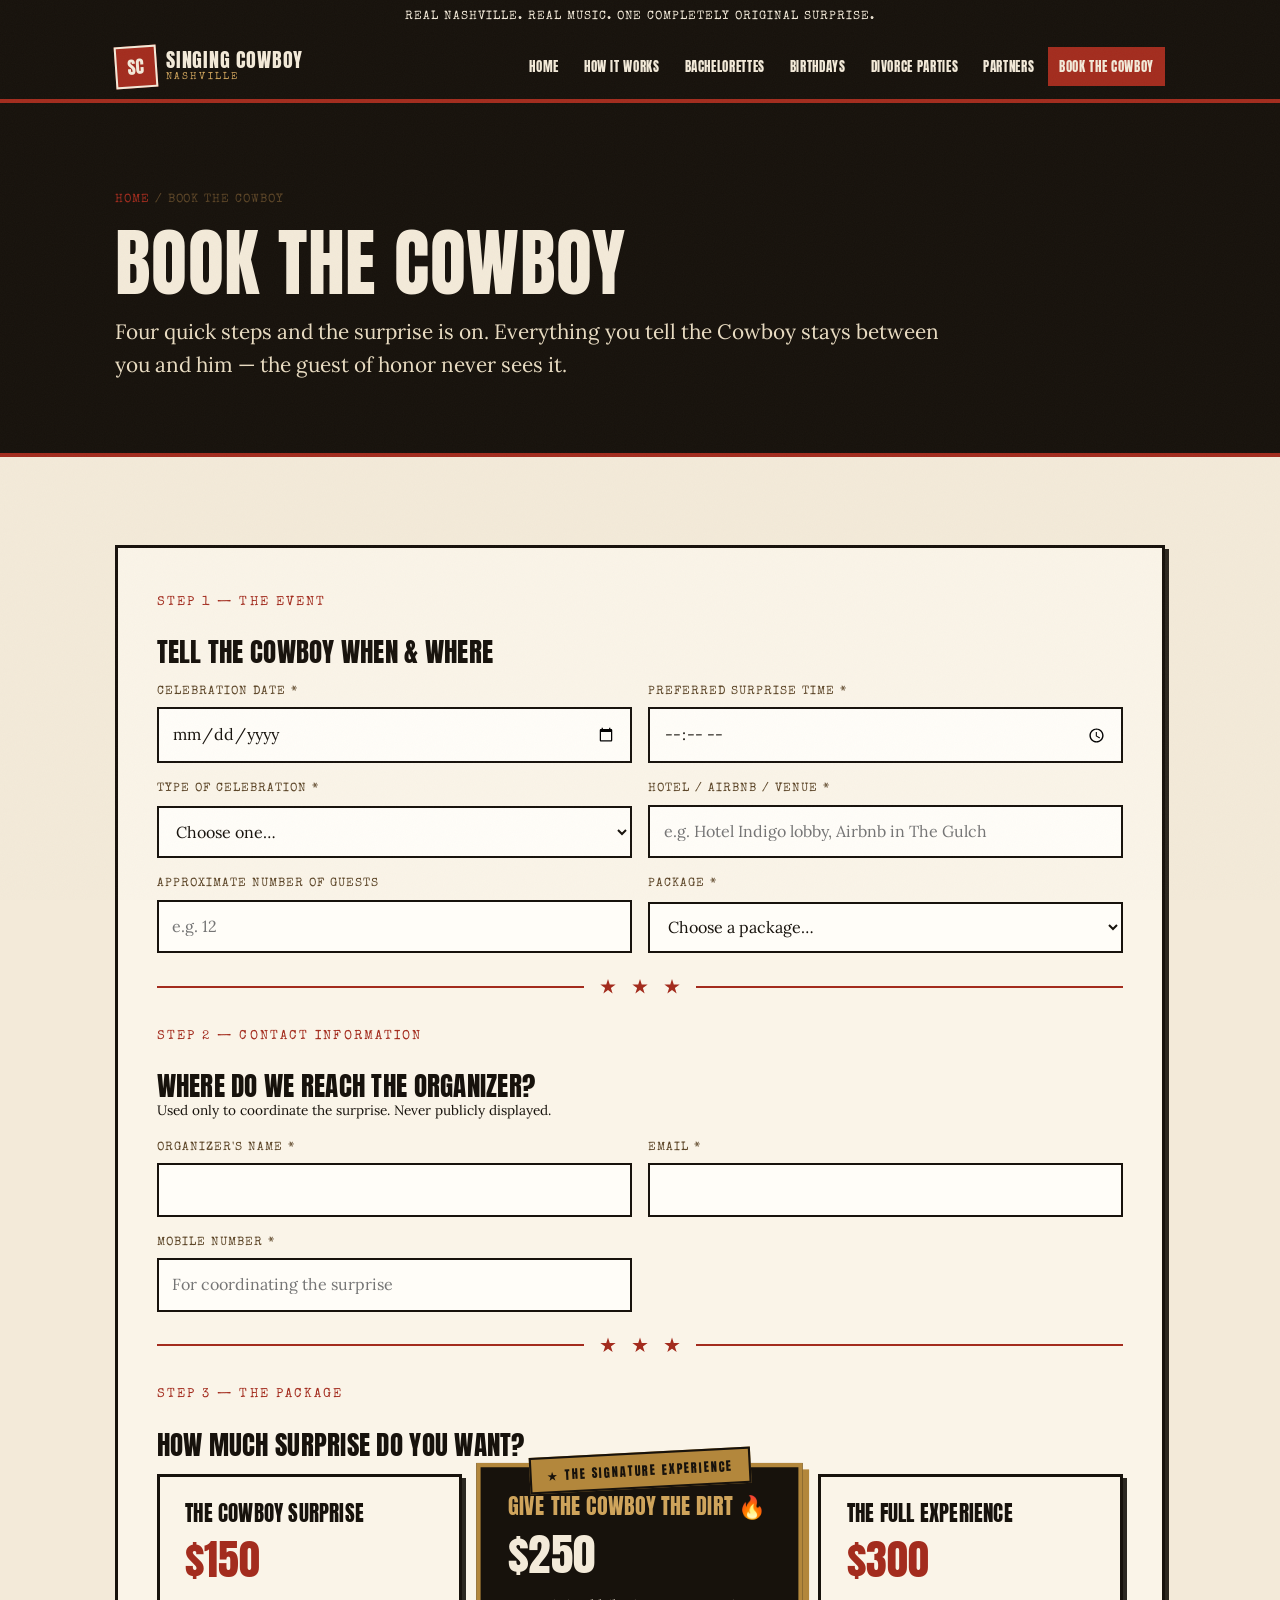
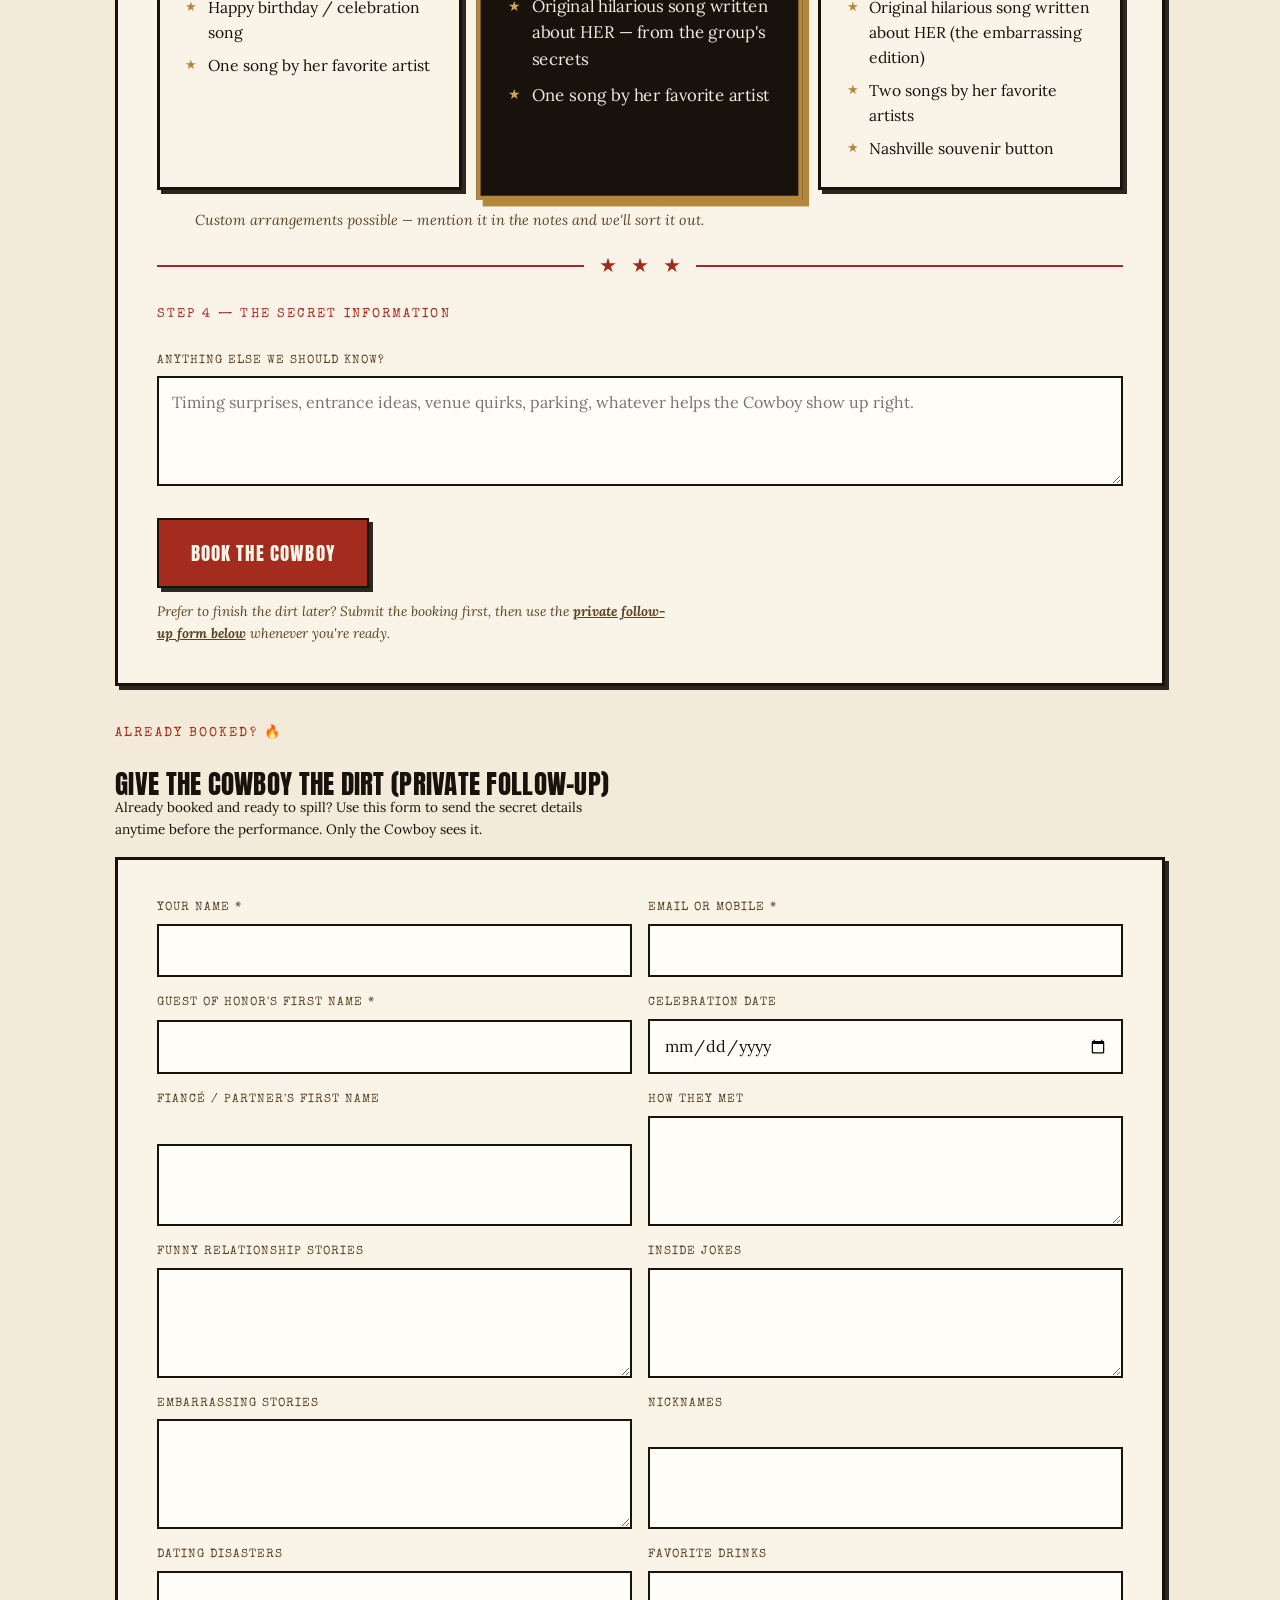
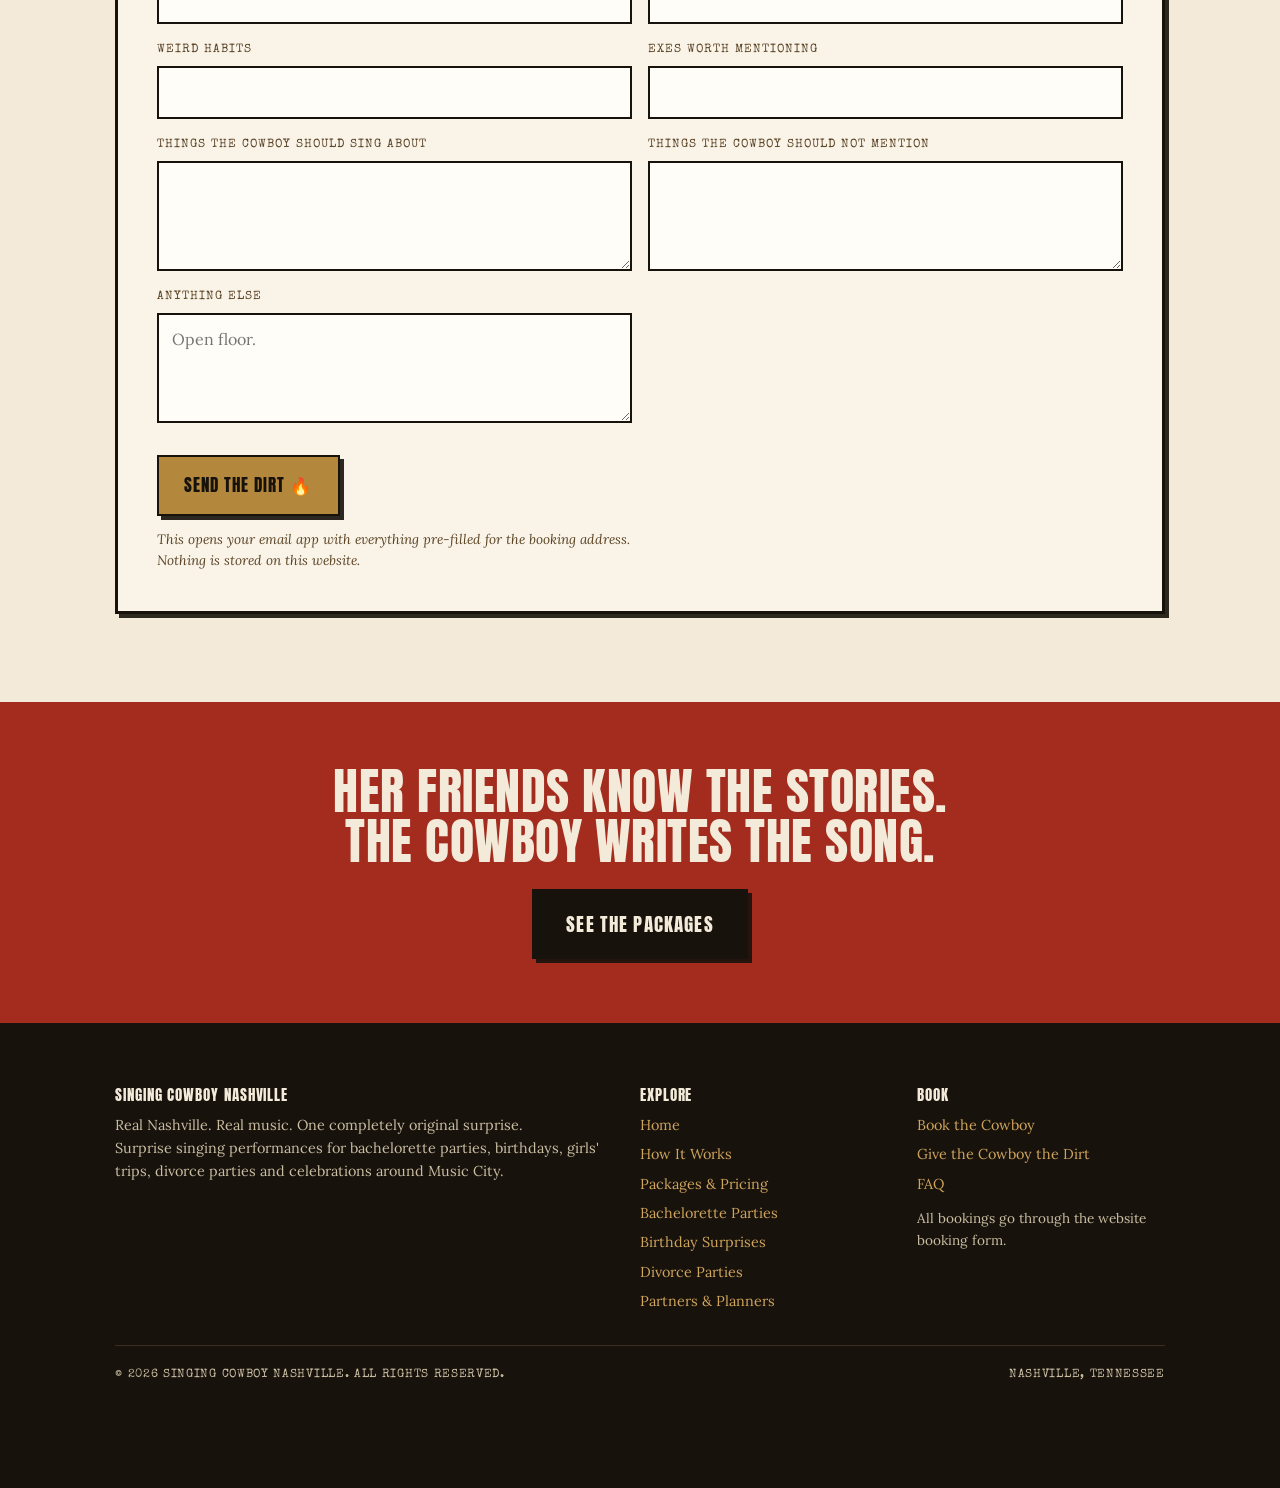
==== commit 426843e2: "Dominate  package, punch up copy, tighten homepage, fix FAQ typo, route bookings to real inbox" ====
--- a/book.html
+++ b/book.html
@@ -135,11 +135,11 @@
                 </ul>
               </article>
               <article class="pkg pkg-popular">
-                <span class="popular-tag">★ Most Popular</span>
+                <span class="popular-tag">★ The Signature Experience</span>
                 <h3>Give the Cowboy the Dirt 🔥</h3>
                 <div class="pkg-price">$250</div>
                 <ul>
-                  <li>Original personalized song from the group's secrets</li>
+                  <li>Original hilarious song written about HER — from the group's secrets</li>
                   <li>One song by her favorite artist</li>
                 </ul>
               </article>
@@ -147,7 +147,7 @@
                 <h3>The Full Experience</h3>
                 <div class="pkg-price">$300</div>
                 <ul>
-                  <li>Original personalized / embarrassing song</li>
+                  <li>Original hilarious song written about HER (the embarrassing edition)</li>
                   <li>Two songs by her favorite artists</li>
                   <li>Nashville souvenir button</li>
                 </ul>
--- a/css/styles.css
+++ b/css/styles.css
@@ -317,8 +317,13 @@
 .pkg-popular {
   background: var(--ink);
   color: var(--cream);
-  border-color: var(--gold);
-  box-shadow: 5px 5px 0 var(--gold);
+  border: 4px solid var(--gold);
+  box-shadow: 6px 6px 0 var(--gold);
+  position: relative;
+  z-index: 2;
+}
+@media (min-width: 760px) {
+  .pkg-popular { transform: scale(1.07); }
 }
 .pkg-popular h3 { color: var(--gold-soft); }
 .pkg-popular .pkg-price { color: var(--cream); }
@@ -463,6 +468,11 @@
 }
 .faq details[open] summary::after { content: "–"; }
 .faq .faq-a { padding: 0 1.1rem 1.1rem; font-size: 0.98rem; }
+
+/* ---------- gallery ---------- */
+.gallery-grid { display: grid; gap: 1rem; margin-top: 1.6rem; }
+@media (min-width: 700px) { .gallery-grid { grid-template-columns: repeat(2, 1fr); } }
+.gallery-grid img { border: var(--border-ink); box-shadow: var(--shadow-poster); width: 100%; height: auto; }
 
 /* ---------- social proof placeholders ---------- */
 .proof-grid { display: grid; gap: 1.2rem; margin-top: 1.6rem; }
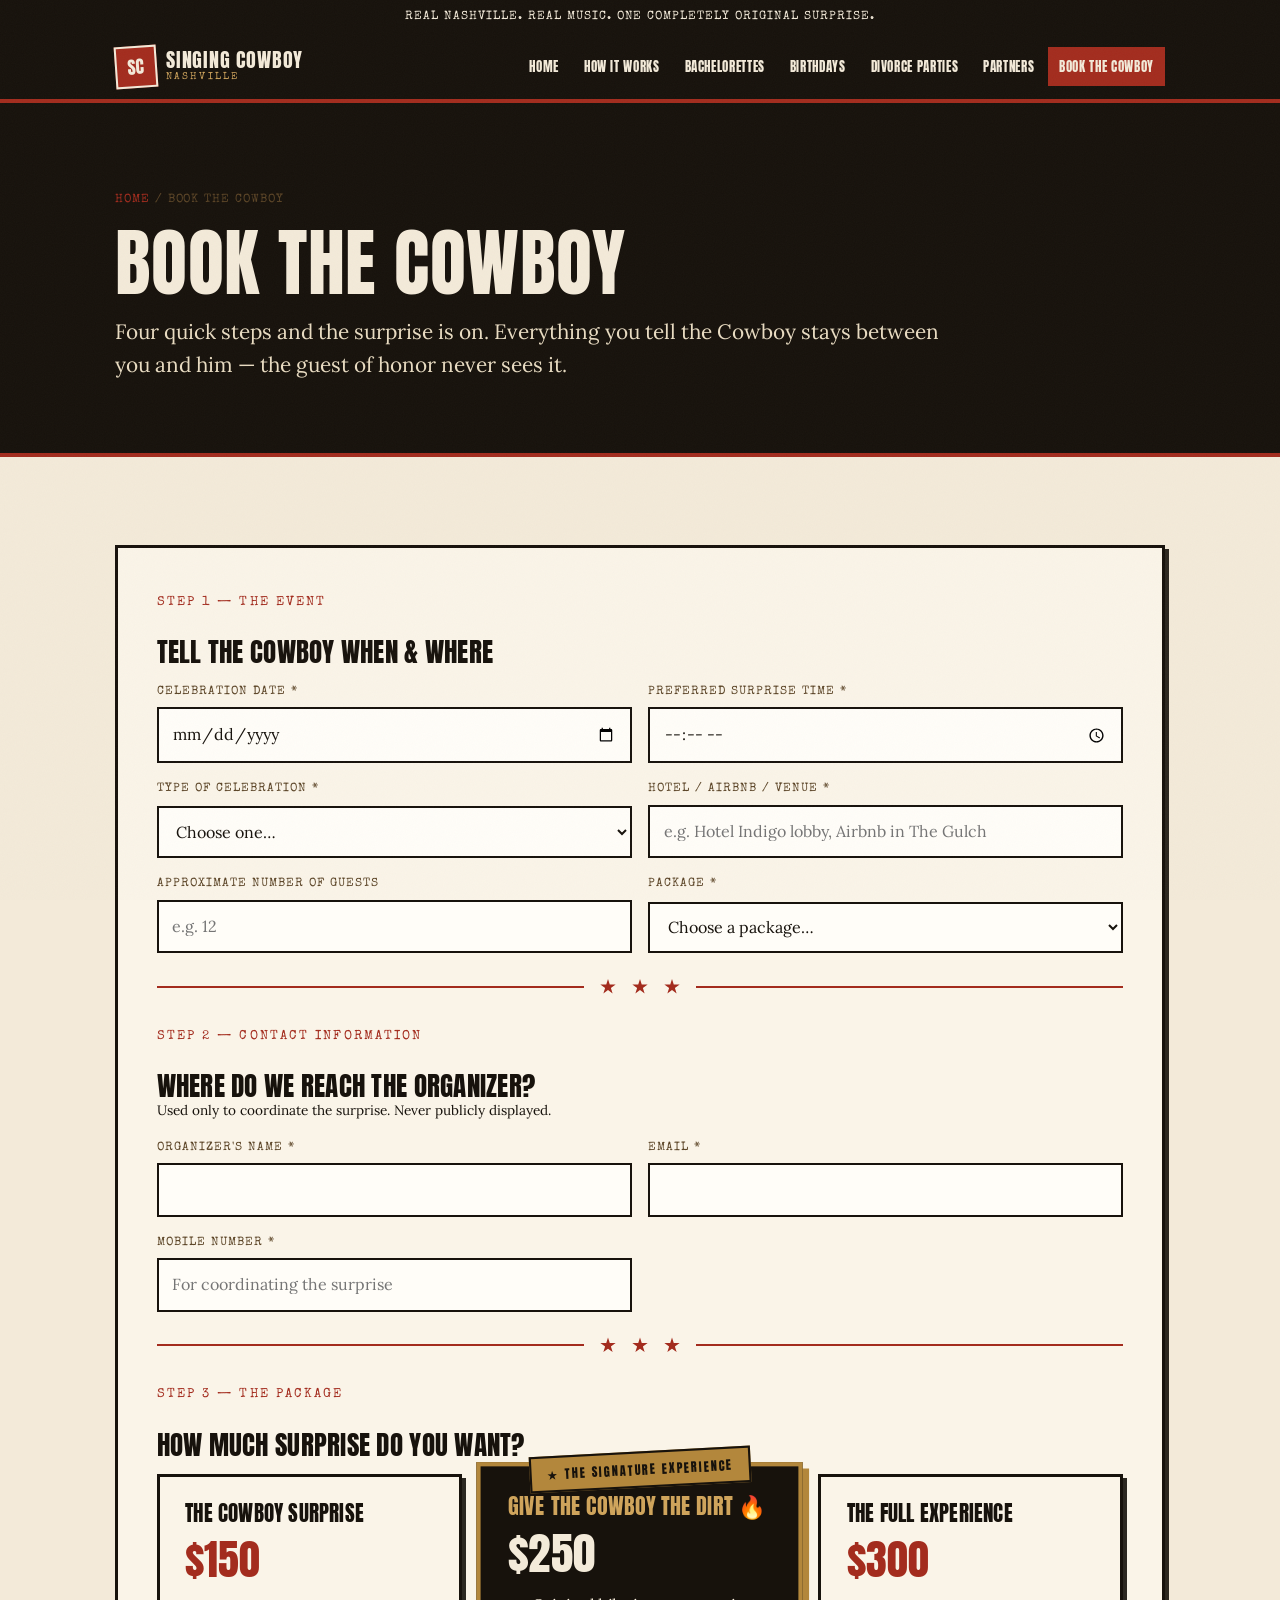
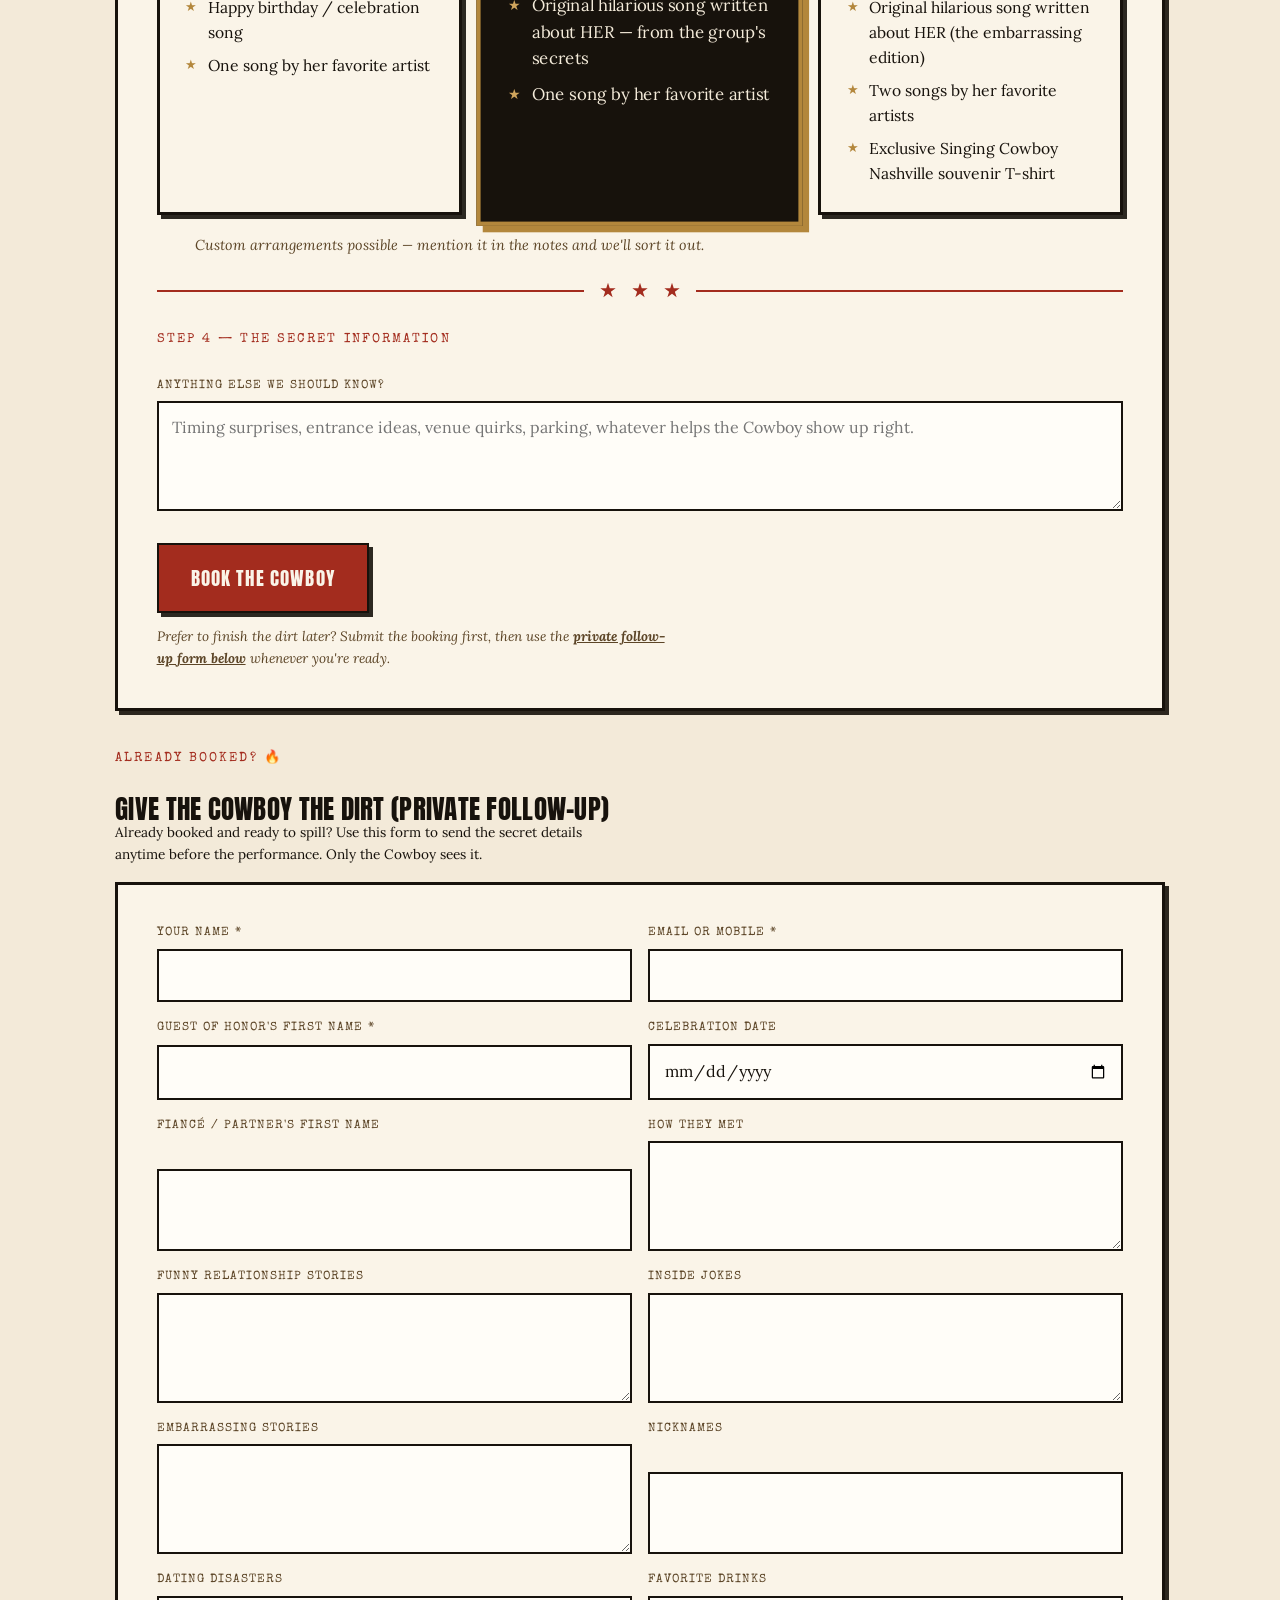
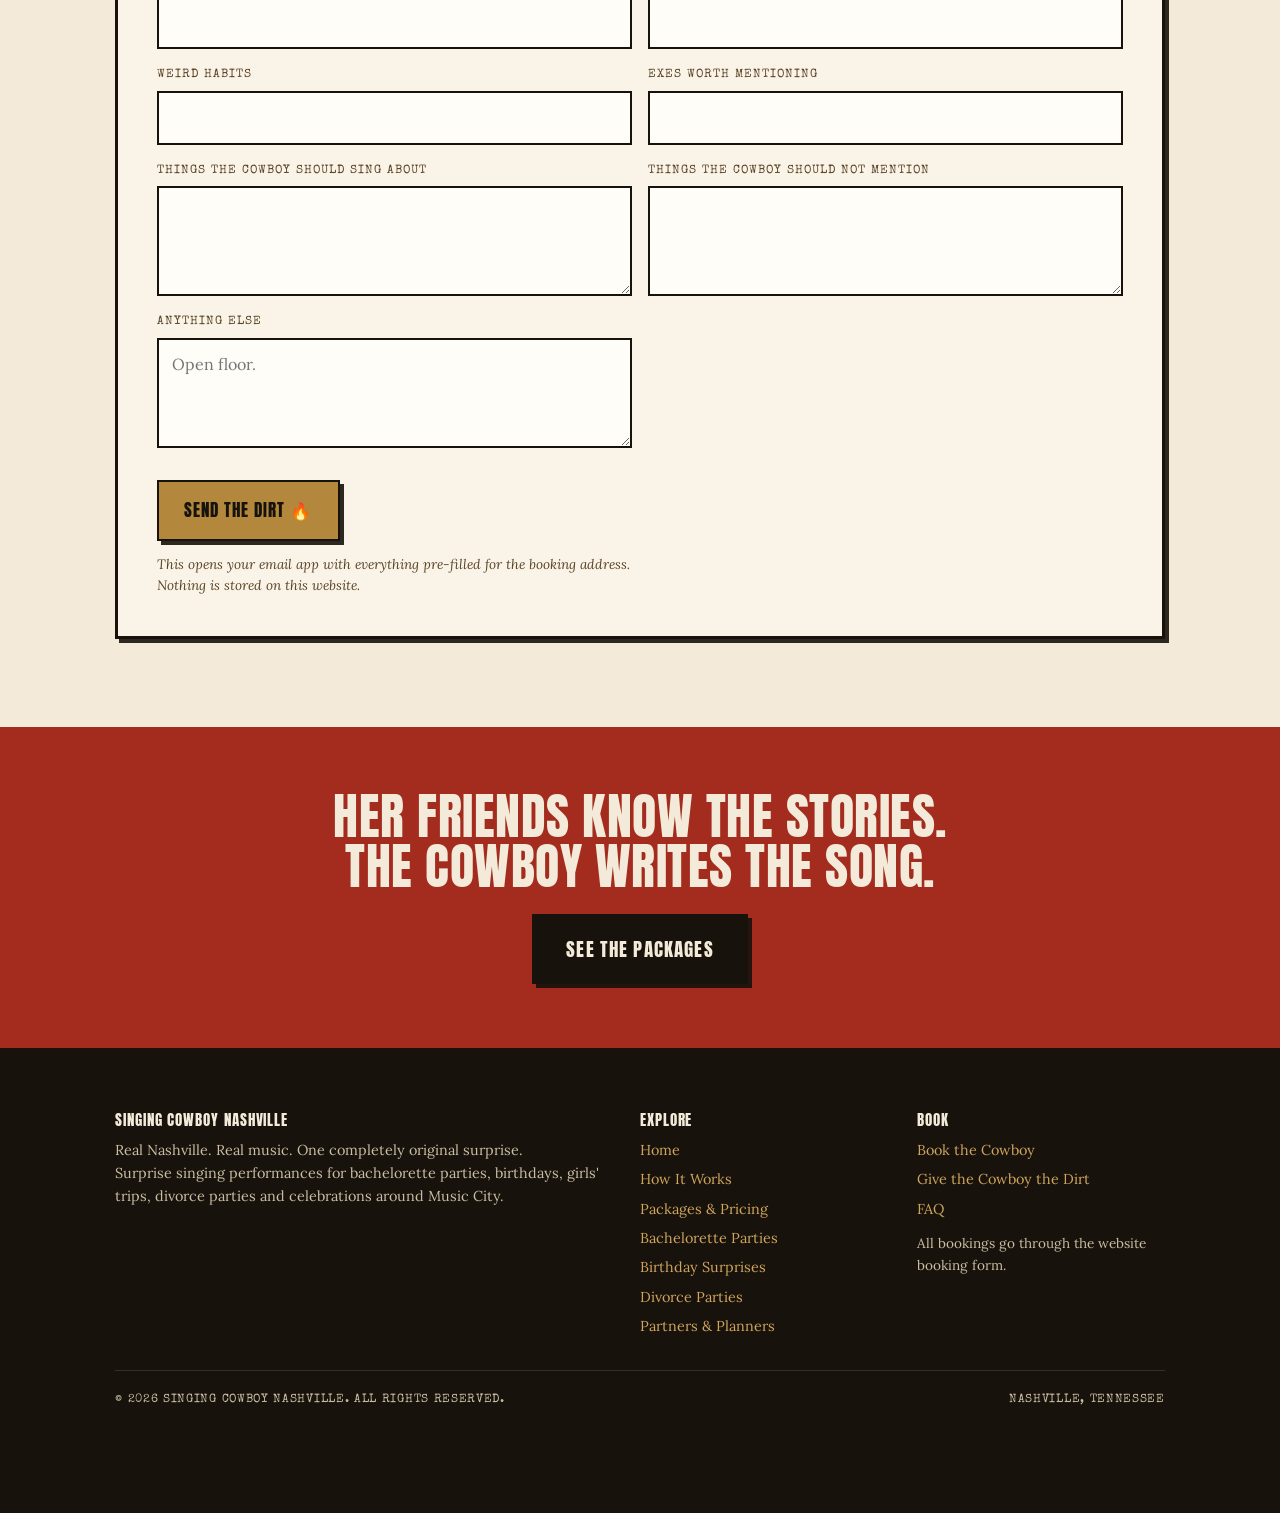
==== commit 6a3f8eac: "Replace souvenir button with exclusive souvenir T-shirt + Take the Story Home section + t-shirt size" ====
--- a/book.html
+++ b/book.html
@@ -98,6 +98,20 @@
                   <option value="300 - The Full Experience">$300 — The Full Experience</option>
                   <option value="Custom arrangement">Custom arrangement</option>
                 </select>
+              </div>
+              <div class="field" id="tshirt-size-field" style="display:none;">
+                <label for="tshirt-size">T-shirt size (included with The Full Experience) *</label>
+                <select id="tshirt-size" name="tshirt-size">
+                  <option value="">Choose a size…</option>
+                  <option>XS</option>
+                  <option>S</option>
+                  <option>M</option>
+                  <option>L</option>
+                  <option>XL</option>
+                  <option>2XL</option>
+                  <option>3XL</option>
+                </select>
+                <p class="small" style="margin-top:0.3rem;">Black souvenir tee: <em>"A Cowboy wrote me an embarrassing song in Nashville"</em></p>
               </div>
             </div>
 
@@ -149,7 +163,7 @@
                 <ul>
                   <li>Original hilarious song written about HER (the embarrassing edition)</li>
                   <li>Two songs by her favorite artists</li>
-                  <li>Nashville souvenir button</li>
+                  <li>Exclusive Singing Cowboy Nashville souvenir T-shirt</li>
                 </ul>
               </article>
             </div>
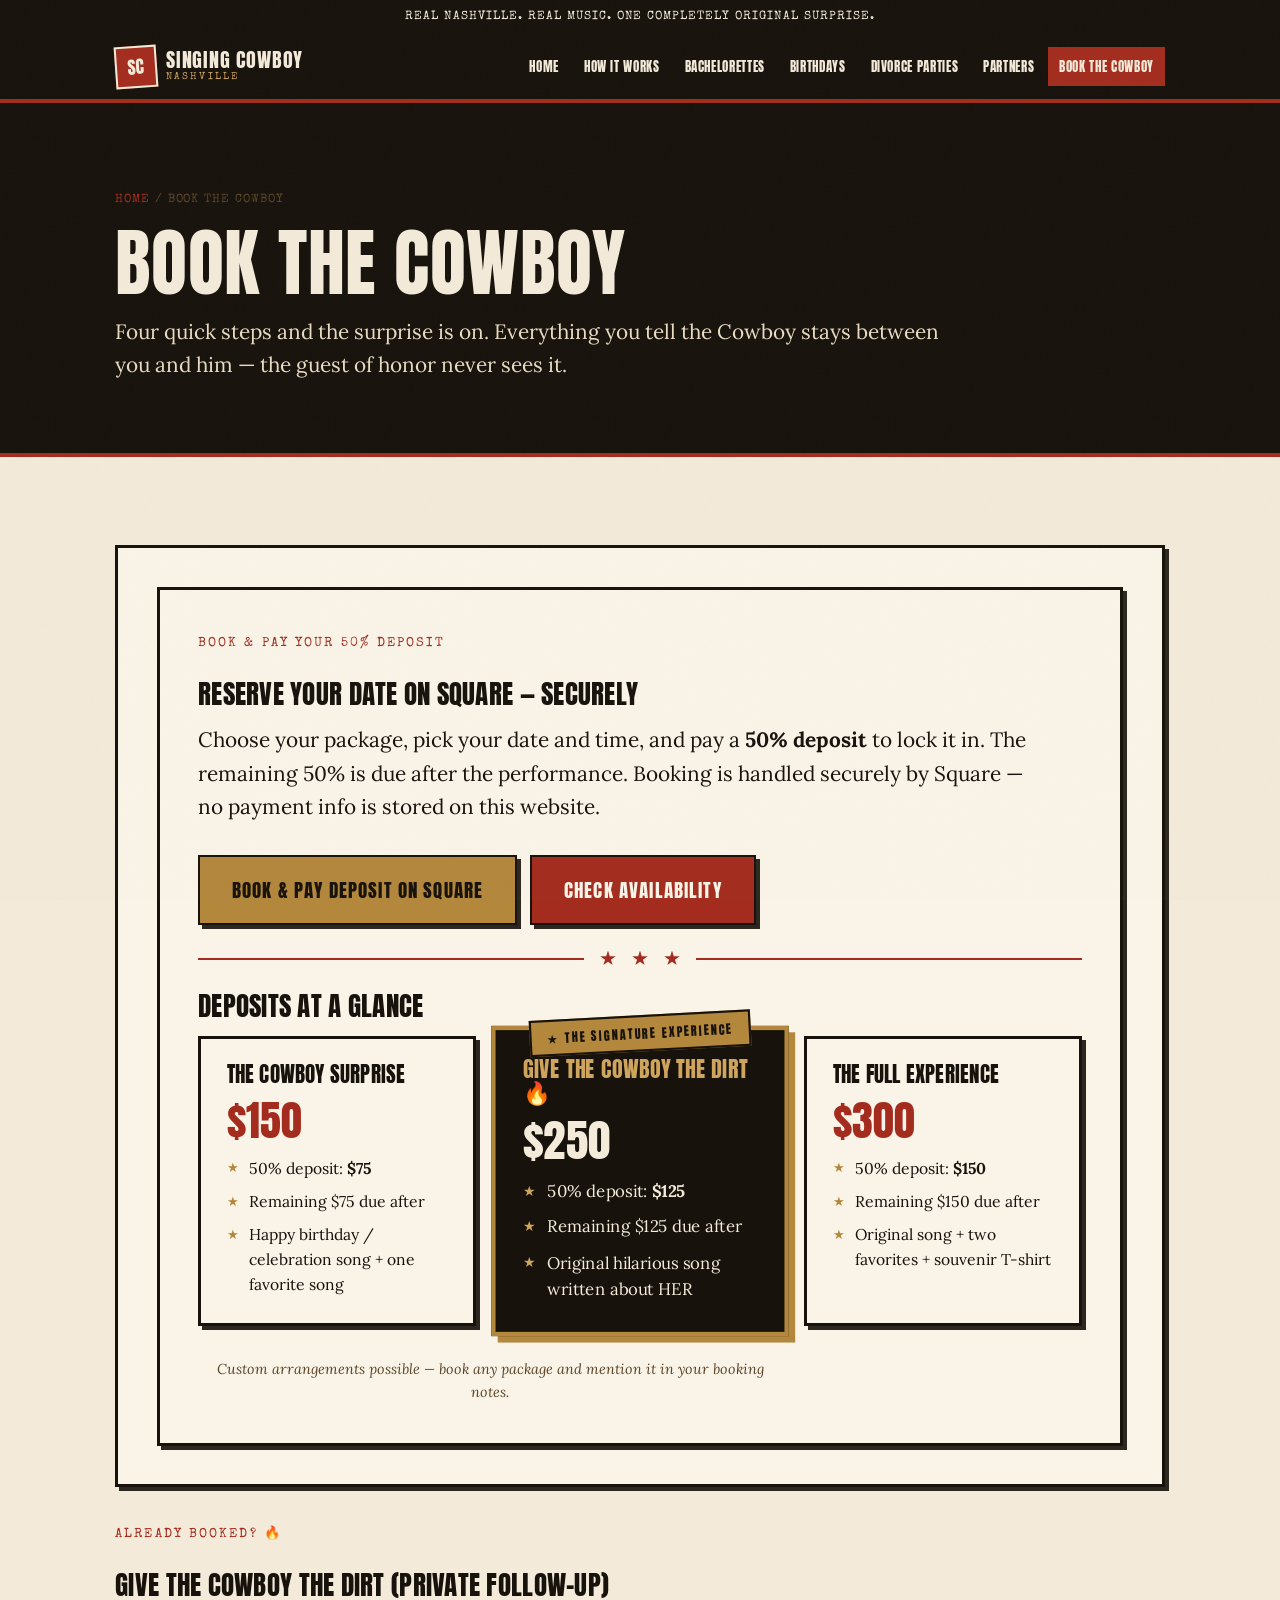
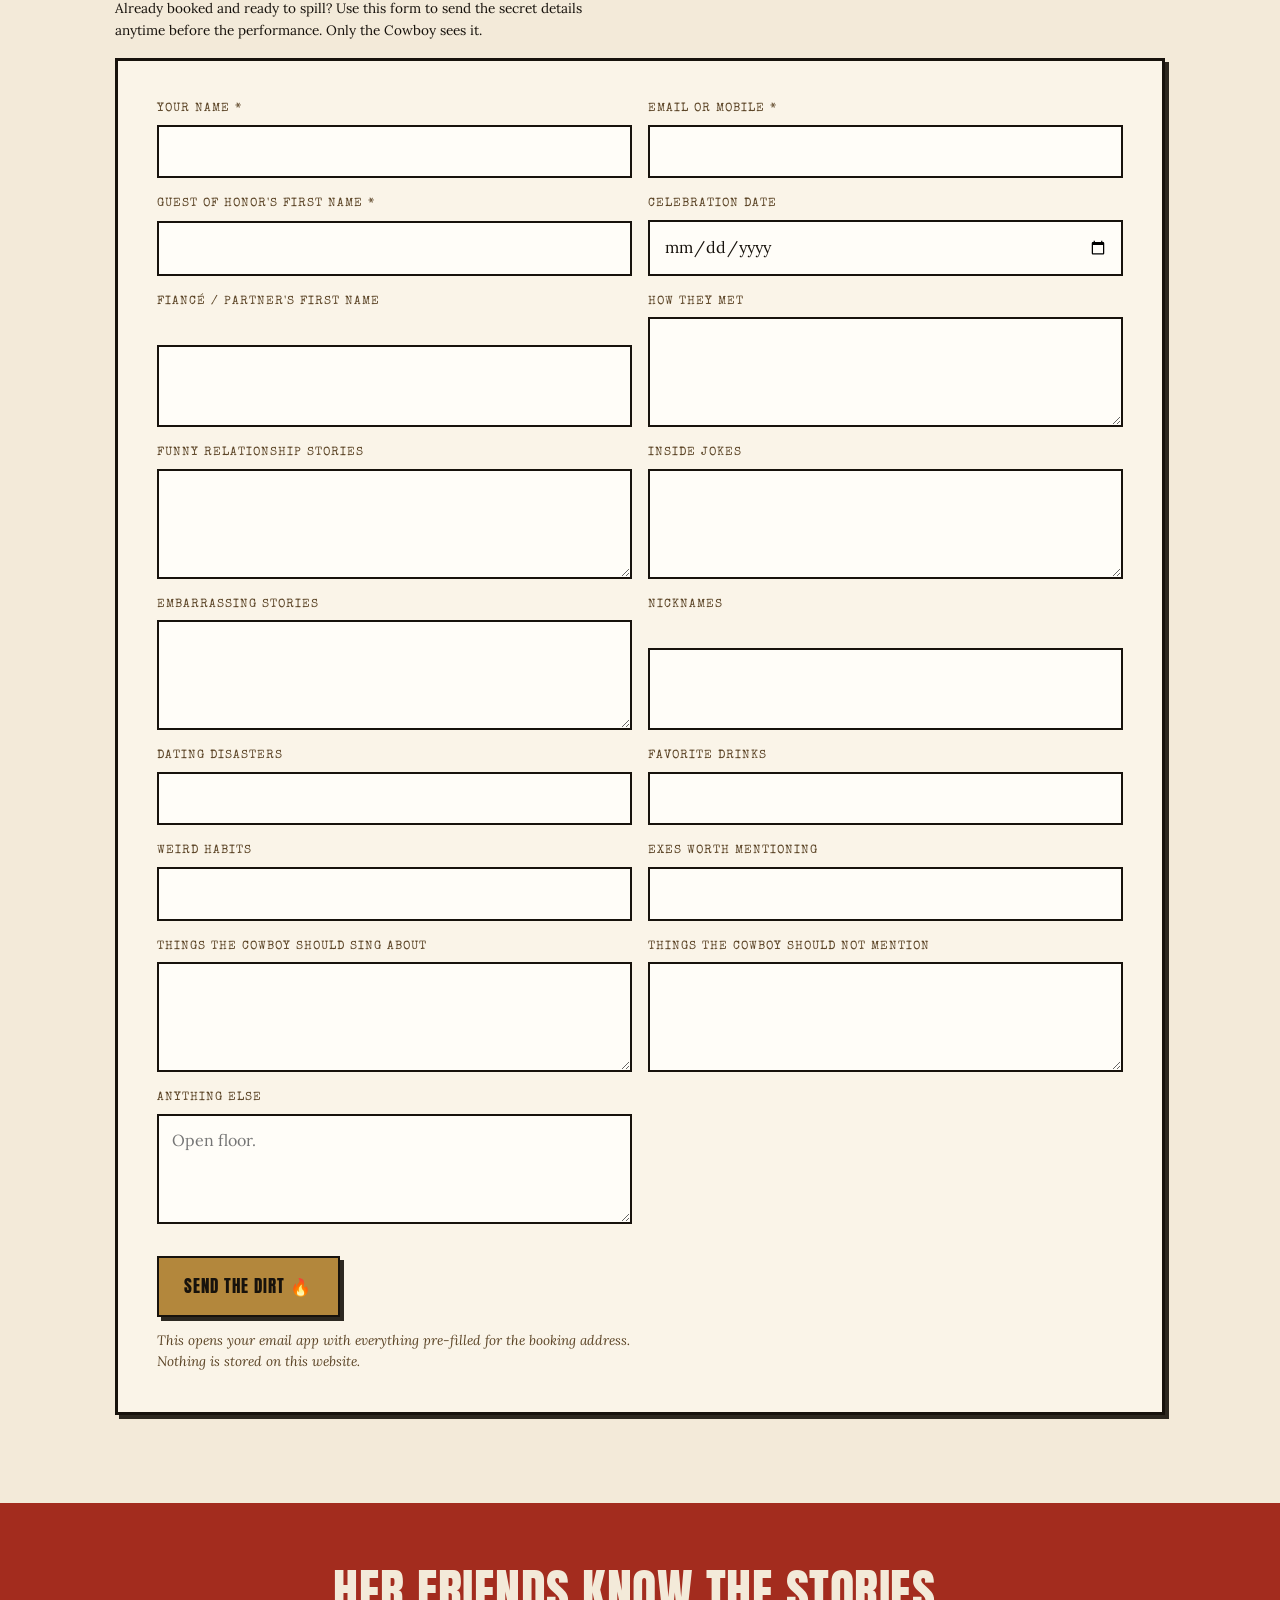
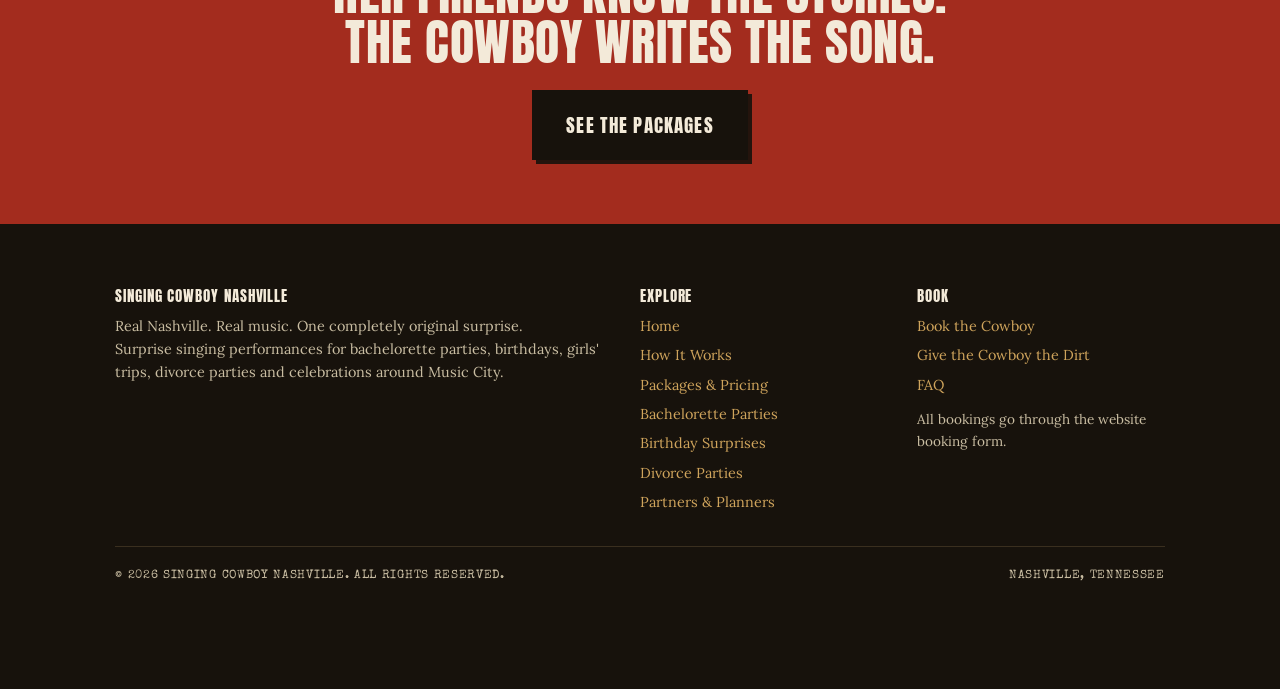
==== commit d2c5517b: "Wire all booking CTAs to Square Appointments booking link; Square-first booking page with 50% deposi" ====
--- a/book.html
+++ b/book.html
@@ -36,7 +36,7 @@
         <a href="nashville-birthday-surprise.html">Birthdays</a>
         <a href="nashville-divorce-party.html">Divorce Parties</a>
         <a href="partners.html">Partners</a>
-        <a href="book.html" class="nav-cta active">Book the Cowboy</a>
+        <a href="https://book.squareup.com/appointments/r848om0szdbemr/location/7GQ140QCMP3A4" class="nav-cta active" target="_blank" rel="noopener">Book the Cowboy</a>
       </nav>
       <button class="nav-toggle" aria-expanded="false" aria-controls="nav">Menu ☰</button>
     </div>
@@ -56,200 +56,37 @@
     <section class="section">
       <div class="container">
         <div class="form-card">
-          <form id="booking-form" action="#" method="post" novalidate>
-            <!-- STEP 1 -->
-            <span class="section-label">Step 1 — The Event</span>
-            <h3 class="mt-1">Tell the Cowboy when &amp; where</h3>
-            <div class="form-grid mt-1">
-              <div class="field">
-                <label for="date">Celebration date *</label>
-                <input type="date" id="date" name="date" required>
-              </div>
-              <div class="field">
-                <label for="time">Preferred surprise time *</label>
-                <input type="time" id="time" name="time" required>
-              </div>
-              <div class="field">
-                <label for="celebration">Type of celebration *</label>
-                <select id="celebration" name="celebration" required>
-                  <option value="">Choose one…</option>
-                  <option>Bachelorette Party</option>
-                  <option>Birthday</option>
-                  <option>Girls' Trip</option>
-                  <option>Divorce Party</option>
-                  <option>Anniversary</option>
-                  <option>Other</option>
-                </select>
-              </div>
-              <div class="field">
-                <label for="location">Hotel / Airbnb / venue *</label>
-                <input type="text" id="location" name="location" placeholder="e.g. Hotel Indigo lobby, Airbnb in The Gulch" required>
-              </div>
-              <div class="field">
-                <label for="people">Approximate number of guests</label>
-                <input type="number" id="people" name="people" min="1" max="200" placeholder="e.g. 12">
-              </div>
-              <div class="field">
-                <label for="package">Package *</label>
-                <select id="package" name="package" required>
-                  <option value="">Choose a package…</option>
-                  <option value="150 - The Cowboy Surprise">$150 — The Cowboy Surprise</option>
-                  <option value="250 - Give the Cowboy the Dirt">$250 — Give the Cowboy the Dirt 🔥 (Most Popular)</option>
-                  <option value="300 - The Full Experience">$300 — The Full Experience</option>
-                  <option value="Custom arrangement">Custom arrangement</option>
-                </select>
-              </div>
-              <div class="field" id="tshirt-size-field" style="display:none;">
-                <label for="tshirt-size">T-shirt size (included with The Full Experience) *</label>
-                <select id="tshirt-size" name="tshirt-size">
-                  <option value="">Choose a size…</option>
-                  <option>XS</option>
-                  <option>S</option>
-                  <option>M</option>
-                  <option>L</option>
-                  <option>XL</option>
-                  <option>2XL</option>
-                  <option>3XL</option>
-                </select>
-                <p class="small" style="margin-top:0.3rem;">Black souvenir tee: <em>"A Cowboy wrote me an embarrassing song in Nashville"</em></p>
-              </div>
-            </div>
-
-            <!-- STEP 2 -->
-            <div class="star-divider"><span class="star"></span><span class="star"></span><span class="star"></span></div>
-            <span class="section-label">Step 2 — Contact Information</span>
-            <h3 class="mt-1">Where do we reach the organizer?</h3>
-            <p class="small">Used only to coordinate the surprise. Never publicly displayed.</p>
-            <div class="form-grid mt-1">
-              <div class="field">
-                <label for="name">Organizer's name *</label>
-                <input type="text" id="name" name="name" autocomplete="name" required>
-              </div>
-              <div class="field">
-                <label for="email">Email *</label>
-                <input type="email" id="email" name="email" autocomplete="email" required>
-              </div>
-              <div class="field">
-                <label for="phone">Mobile number *</label>
-                <input type="tel" id="phone" name="phone" autocomplete="tel" placeholder="For coordinating the surprise" required>
-              </div>
-            </div>
-
-            <!-- STEP 3 -->
-            <div class="star-divider"><span class="star"></span><span class="star"></span><span class="star"></span></div>
-            <span class="section-label">Step 3 — The Package</span>
-            <h3 class="mt-1">How much surprise do you want?</h3>
-            <div class="packages-grid mt-1">
-              <article class="pkg">
-                <h3>The Cowboy Surprise</h3>
-                <div class="pkg-price">$150</div>
-                <ul>
-                  <li>Happy birthday / celebration song</li>
-                  <li>One song by her favorite artist</li>
-                </ul>
-              </article>
-              <article class="pkg pkg-popular">
-                <span class="popular-tag">★ The Signature Experience</span>
-                <h3>Give the Cowboy the Dirt 🔥</h3>
-                <div class="pkg-price">$250</div>
-                <ul>
-                  <li>Original hilarious song written about HER — from the group's secrets</li>
-                  <li>One song by her favorite artist</li>
-                </ul>
-              </article>
-              <article class="pkg">
-                <h3>The Full Experience</h3>
-                <div class="pkg-price">$300</div>
-                <ul>
-                  <li>Original hilarious song written about HER (the embarrassing edition)</li>
-                  <li>Two songs by her favorite artists</li>
-                  <li>Exclusive Singing Cowboy Nashville souvenir T-shirt</li>
-                </ul>
-              </article>
-            </div>
-            <p class="pkg-note">Custom arrangements possible — mention it in the notes and we'll sort it out.</p>
-
-            <!-- STEP 4 -->
-            <div class="star-divider"><span class="star"></span><span class="star"></span><span class="star"></span></div>
-            <span class="section-label">Step 4 — The Secret Information</span>
-            <div class="dirt-reveal" id="dirt-reveal">
-              <div class="dirt-box">
-                <h3>🔥 Give the Cowboy the Dirt</h3>
-                <p class="mt-1">This is where the fun starts. Tell the Cowboy everything you're willing to let him sing about. <strong>The guest of honor will NOT see this.</strong></p>
-                <p class="mt-1">Don't remember exactly how she met her future husband? That's okay. Give the Cowboy what you know. He has absolutely no problem making up the rest.</p>
-                <div class="form-grid mt-2">
-                  <div class="field">
-                    <label for="guest">Guest of honor's first name</label>
-                    <input type="text" id="guest" name="guest" placeholder="e.g. Sarah">
-                  </div>
-                  <div class="field">
-                    <label for="dirt-partner">Fiancé / partner's first name</label>
-                    <input type="text" id="dirt-partner" name="dirt-partner" placeholder="e.g. Jake">
-                  </div>
-                  <div class="field full">
-                    <label for="dirt-meet">How they met</label>
-                    <textarea id="dirt-meet" name="dirt-meet" placeholder="The real version, the story they tell family, or both…"></textarea>
-                  </div>
-                  <div class="field full">
-                    <label for="dirt-stories">Funny relationship stories</label>
-                    <textarea id="dirt-stories" name="dirt-stories"></textarea>
-                  </div>
-                  <div class="field full">
-                    <label for="dirt-jokes">Inside jokes</label>
-                    <textarea id="dirt-jokes" name="dirt-jokes"></textarea>
-                  </div>
-                  <div class="field full">
-                    <label for="dirt-embarrassing">Embarrassing stories</label>
-                    <textarea id="dirt-embarrassing" name="dirt-embarrassing"></textarea>
-                  </div>
-                  <div class="field">
-                    <label for="dirt-nicknames">Nicknames</label>
-                    <input type="text" id="dirt-nicknames" name="dirt-nicknames" placeholder="All of them">
-                  </div>
-                  <div class="field">
-                    <label for="dirt-disasters">Dating disasters</label>
-                    <input type="text" id="dirt-disasters" name="dirt-disasters" placeholder="The one her friends still bring up">
-                  </div>
-                  <div class="field">
-                    <label for="dirt-drinks">Favorite drinks</label>
-                    <input type="text" id="dirt-drinks" name="dirt-drinks" placeholder="e.g. vodka soda, margarita, whiskey">
-                  </div>
-                  <div class="field">
-                    <label for="dirt-habits">Weird habits</label>
-                    <input type="text" id="dirt-habits" name="dirt-habits" placeholder="The weird stuff is gold">
-                  </div>
-                  <div class="field">
-                    <label for="dirt-exes">Exes worth mentioning</label>
-                    <input type="text" id="dirt-exes" name="dirt-exes" placeholder="First names only, Cowboy will handle it">
-                  </div>
-                  <div class="field full">
-                    <label for="dirt-should">Things the Cowboy SHOULD sing about</label>
-                    <textarea id="dirt-should" name="dirt-should"></textarea>
-                  </div>
-                  <div class="field full">
-                    <label for="dirt-shouldnot">Things the Cowboy absolutely should NOT mention</label>
-                    <textarea id="dirt-shouldnot" name="dirt-shouldnot" placeholder="Respect the boundaries. Seriously."></textarea>
-                  </div>
-                  <div class="field full">
-                    <label for="dirt-anything">Tell the Cowboy anything else</label>
-                    <textarea id="dirt-anything" name="dirt-anything" placeholder="Open floor. Anything you want in the song, anything we should know about the surprise…"></textarea>
-                  </div>
-                </div>
-              </div>
-            </div>
-            <div class="dirt-reveal" id="dirt-reveal-placeholder" style="display:none;"></div>
-            <div class="form-grid mt-1" id="dirt-later-note">
-              <div class="field full">
-                <label for="notes">Anything else we should know?</label>
-                <textarea id="notes" name="notes" placeholder="Timing surprises, entrance ideas, venue quirks, parking, whatever helps the Cowboy show up right."></textarea>
-              </div>
-            </div>
-
-            <div class="btn-row mt-2">
-              <button type="submit" class="btn btn-lg">Book the Cowboy</button>
-            </div>
-            <p class="form-note">Prefer to finish the dirt later? Submit the booking first, then use the <a href="#dirt-later"><strong>private follow-up form below</strong></a> whenever you're ready.</p>
-          </form>
+          <!-- ======= BOOK & PAY DEPOSIT ON SQUARE ======= -->
+        <div class="form-card">
+          <span class="section-label">Book &amp; Pay Your 50% Deposit</span>
+          <h3 class="mt-1">Reserve your date on Square — securely</h3>
+          <p class="mt-1 lead">Choose your package, pick your date and time, and pay a <strong>50% deposit</strong> to lock it in. The remaining 50% is due after the performance. Booking is handled securely by Square — no payment info is stored on this website.</p>
+          <div class="btn-row mt-2">
+            <a class="btn btn-lg btn-gold" href="https://book.squareup.com/appointments/r848om0szdbemr/location/7GQ140QCMP3A4" target="_blank" rel="noopener">Book &amp; Pay Deposit on Square</a>
+            <a class="btn btn-lg" href="https://book.squareup.com/appointments/r848om0szdbemr/location/7GQ140QCMP3A4" target="_blank" rel="noopener">Check Availability</a>
+          </div>
+          <div class="star-divider"><span class="star"></span><span class="star"></span><span class="star"></span></div>
+          <h3 class="mt-1">Deposits at a glance</h3>
+          <div class="packages-grid mt-1">
+            <article class="pkg">
+              <h3>The Cowboy Surprise</h3>
+              <div class="pkg-price">$150</div>
+              <ul><li>50% deposit: <strong>$75</strong></li><li>Remaining $75 due after</li><li>Happy birthday / celebration song + one favorite song</li></ul>
+            </article>
+            <article class="pkg pkg-popular">
+              <span class="popular-tag">★ The Signature Experience</span>
+              <h3>Give the Cowboy the Dirt 🔥</h3>
+              <div class="pkg-price">$250</div>
+              <ul><li>50% deposit: <strong>$125</strong></li><li>Remaining $125 due after</li><li>Original hilarious song written about HER</li></ul>
+            </article>
+            <article class="pkg">
+              <h3>The Full Experience</h3>
+              <div class="pkg-price">$300</div>
+              <ul><li>50% deposit: <strong>$150</strong></li><li>Remaining $150 due after</li><li>Original song + two favorites + souvenir T-shirt</li></ul>
+            </article>
+          </div>
+          <p class="pkg-note mt-2">Custom arrangements possible — book any package and mention it in your booking notes.</p>
+        </div>
         </div>
 
         <!-- PRIVATE FOLLOW-UP DIRT FORM -->
@@ -369,7 +206,7 @@
         <div>
           <h4>Book</h4>
           <ul>
-            <li><a href="book.html">Book the Cowboy</a></li>
+            <li><a href="https://book.squareup.com/appointments/r848om0szdbemr/location/7GQ140QCMP3A4" target="_blank" rel="noopener">Book the Cowboy</a></li>
             <li><a href="book.html#dirt-later">Give the Cowboy the Dirt</a></li>
             <li><a href="index.html#faq">FAQ</a></li>
           </ul>
@@ -384,7 +221,7 @@
   </footer>
 
   <div class="mobile-cta">
-    <a class="m-cta-book" href="book.html">Book the Cowboy</a>
+    <a class="m-cta-book" href="https://book.squareup.com/appointments/r848om0szdbemr/location/7GQ140QCMP3A4" target="_blank" rel="noopener">Book the Cowboy</a>
     <a class="m-cta-call" href="#dirt-later">Give the Dirt</a>
   </div>
 
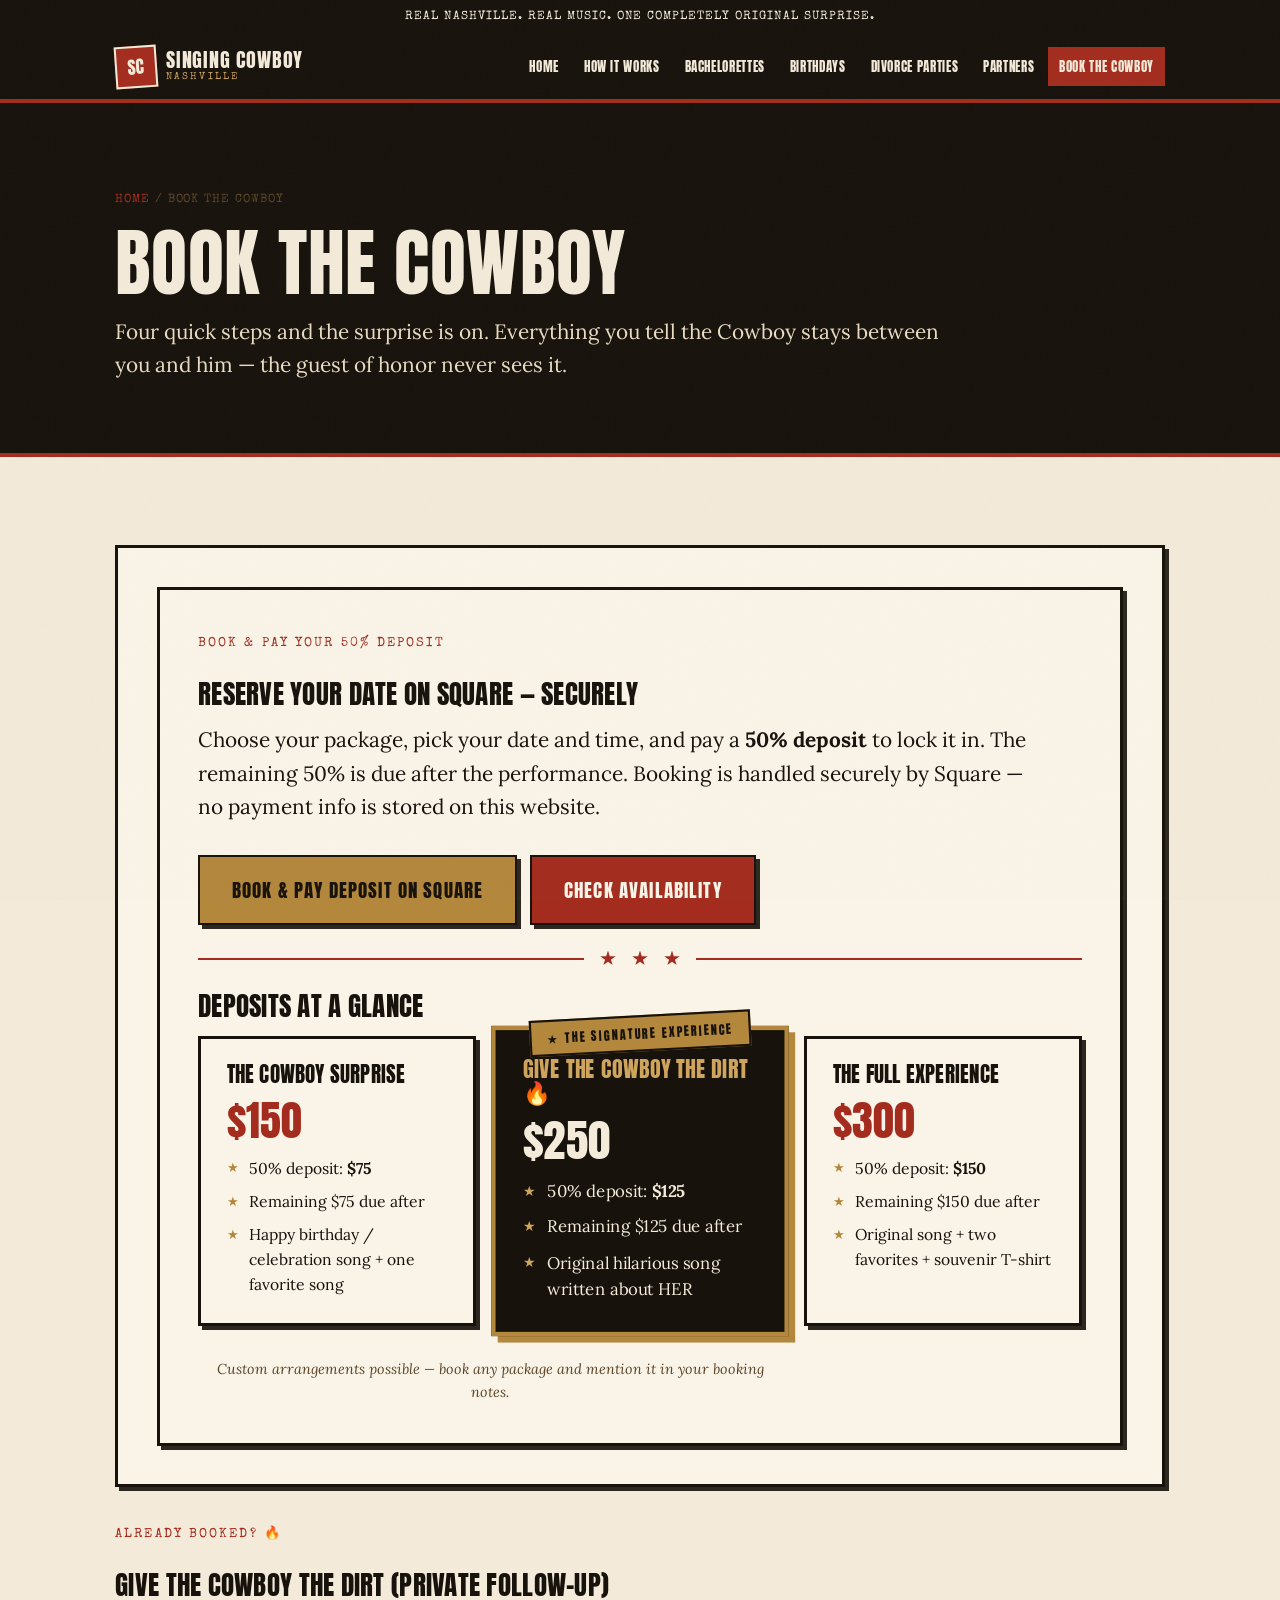
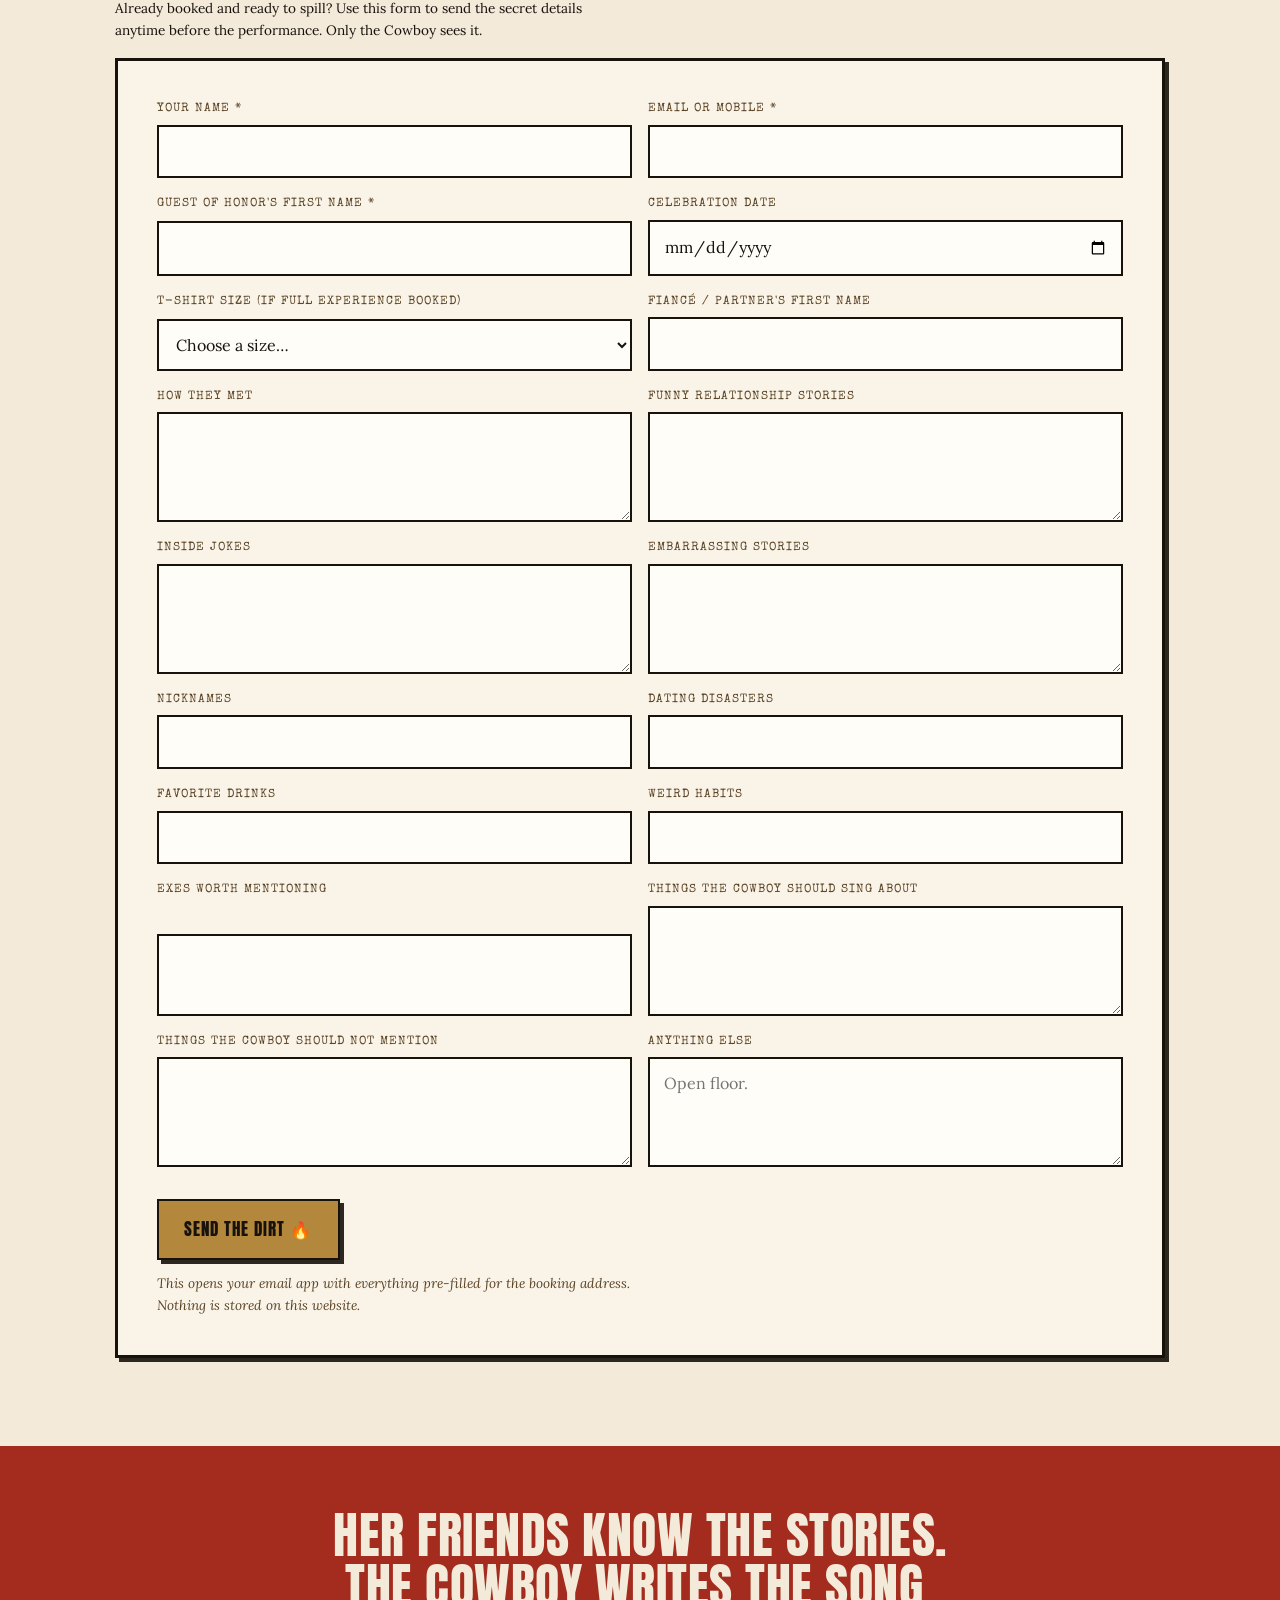
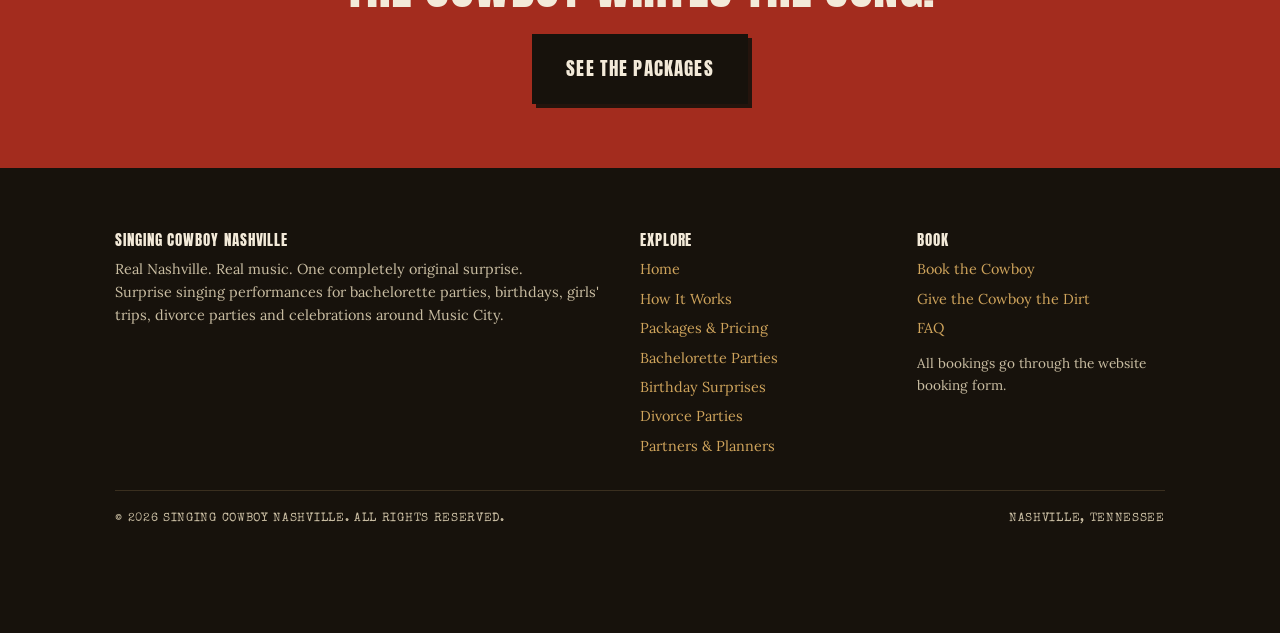
==== commit fe3a3b2f: "Add t-shirt size field to private dirt follow-up form" ====
--- a/book.html
+++ b/book.html
@@ -114,6 +114,19 @@
                   <input type="date" id="fu-date" name="fu-date">
                 </div>
                 <div class="field">
+                  <label for="fu-tshirt">T-shirt size (if Full Experience booked)</label>
+                  <select id="fu-tshirt" name="fu-tshirt">
+                    <option value="">Choose a size…</option>
+                    <option>XS</option>
+                    <option>S</option>
+                    <option>M</option>
+                    <option>L</option>
+                    <option>XL</option>
+                    <option>2XL</option>
+                    <option>3XL</option>
+                  </select>
+                </div>
+                <div class="field">
                   <label for="fu-partner">Fiancé / partner's first name</label>
                   <input type="text" id="fu-partner" name="fu-partner">
                 </div>
